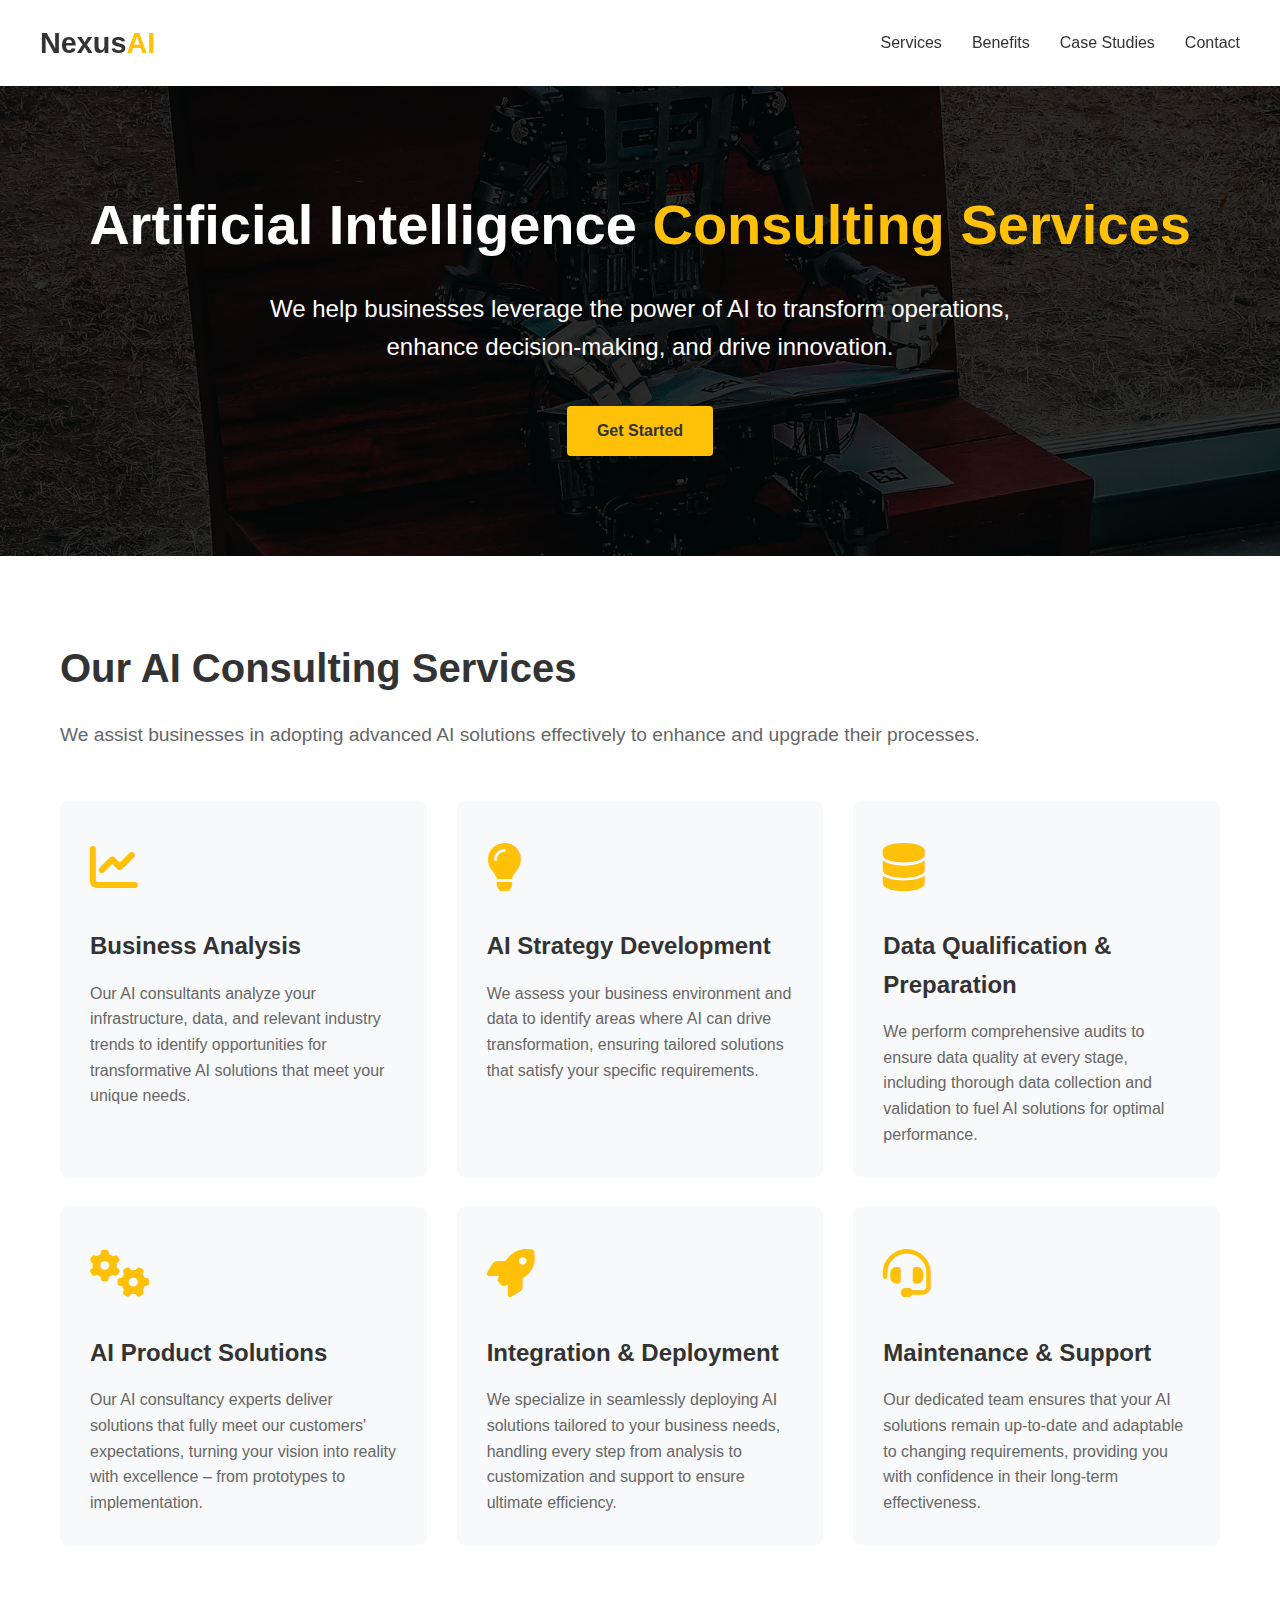
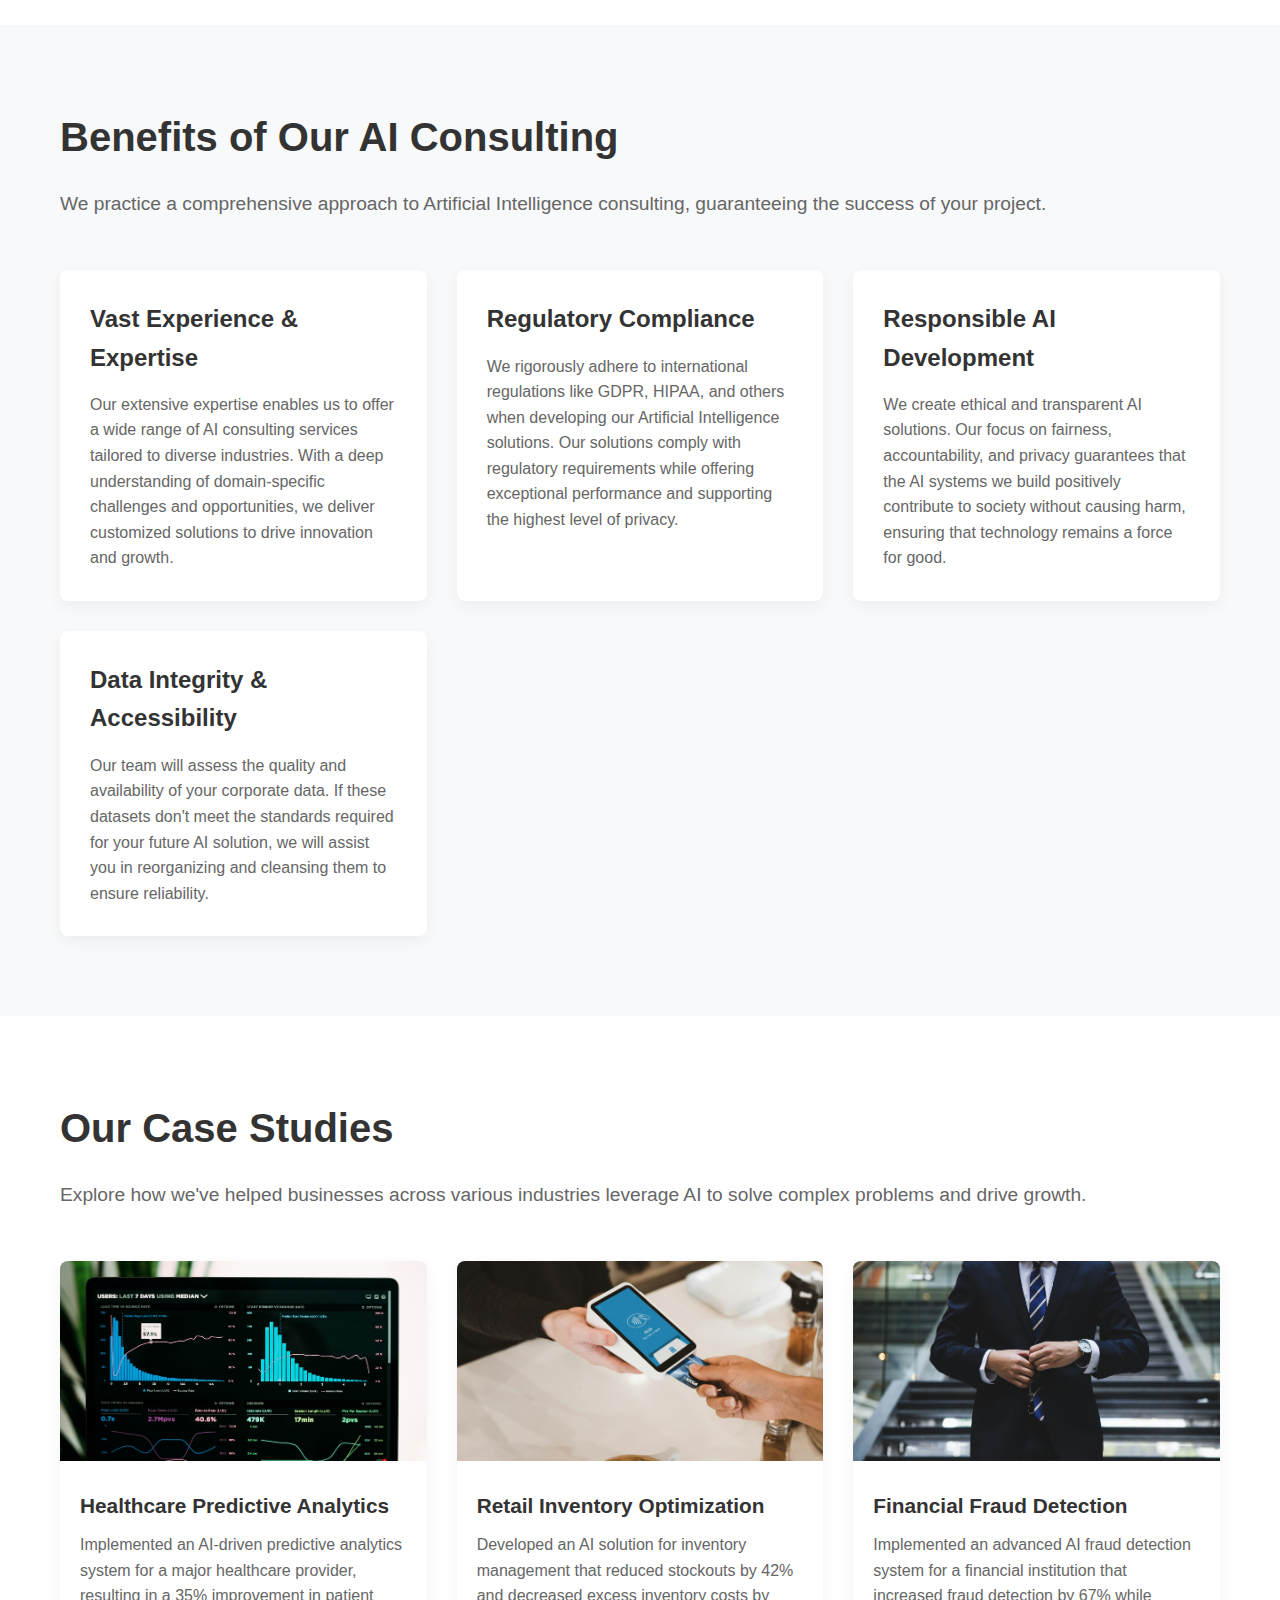
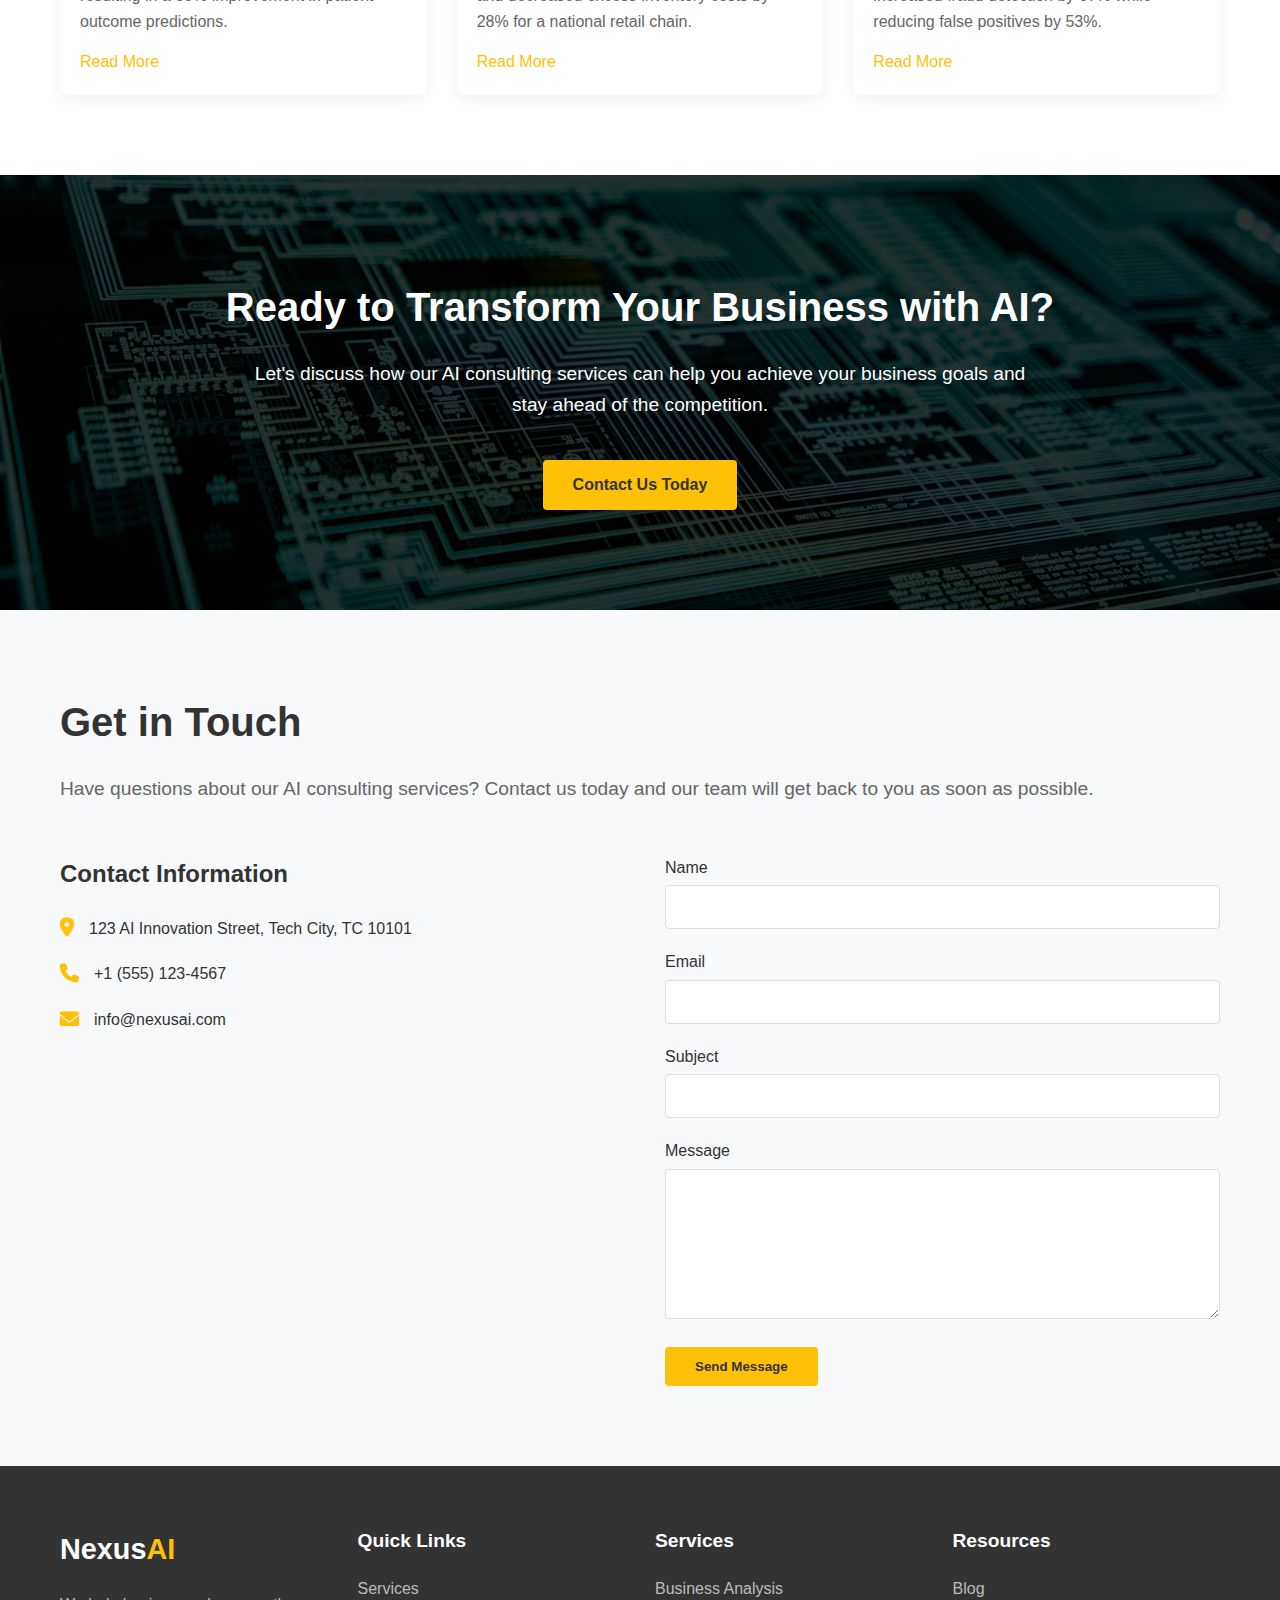
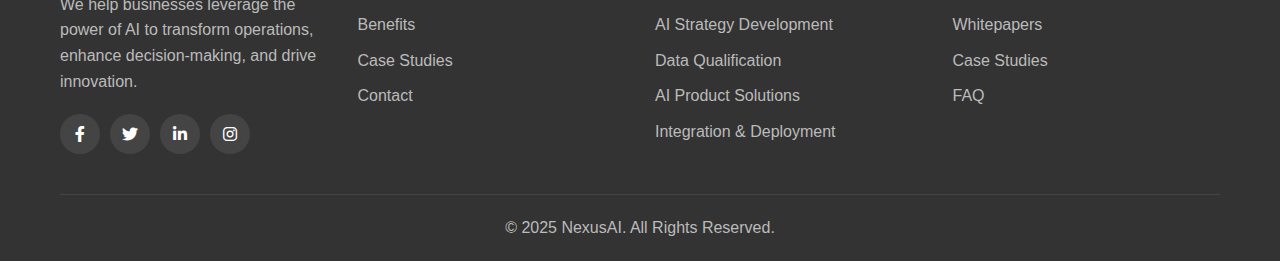
==== index.html @ 0bf454bc "V1" ====
<!DOCTYPE html>
<html lang="en">
<head>
    <meta charset="UTF-8">
    <meta name="viewport" content="width=device-width, initial-scale=1.0">
    <title>NexusAI - Artificial Intelligence Consulting Services</title>
    <link rel="stylesheet" href="css/styles.css">
    <!-- Font Awesome for Icons -->
    <link rel="stylesheet" href="https://cdnjs.cloudflare.com/ajax/libs/font-awesome/6.0.0/css/all.min.css">
</head>
<body>
    <!-- Header -->
    <header>
        <div class="container header-container">
            <a href="#" class="logo">Nexus<span>AI</span></a>
            <nav>
                <ul class="nav-menu">
                    <li class="nav-item"><a href="#services">Services</a></li>
                    <li class="nav-item"><a href="#benefits">Benefits</a></li>
                    <li class="nav-item"><a href="#case-studies">Case Studies</a></li>
                    <li class="nav-item"><a href="#contact">Contact</a></li>
                </ul>
                <div class="mobile-menu-btn">
                    <div></div>
                    <div></div>
                    <div></div>
                </div>
            </nav>
        </div>
    </header>

    <!-- Hero Section -->
    <section class="hero">
        <div class="container">
            <h1 class="hero-title animate">Artificial Intelligence <span>Consulting Services</span></h1>
            <p class="hero-subtitle animate delay-1">We help businesses leverage the power of AI to transform operations, enhance decision-making, and drive innovation.</p>
            <a href="#contact" class="btn animate delay-2">Get Started</a>
        </div>
    </section>

    <!-- Services Section -->
    <section id="services" class="services">
        <div class="container">
            <h2 class="section-title">Our AI Consulting Services</h2>
            <p class="section-subtitle">We assist businesses in adopting advanced AI solutions effectively to enhance and upgrade their processes.</p>
            
            <div class="services-grid">
                <div class="service-card">
                    <div class="service-icon">
                        <i class="fas fa-chart-line"></i>
                    </div>
                    <h3 class="service-title">Business Analysis</h3>
                    <p class="service-description">Our AI consultants analyze your infrastructure, data, and relevant industry trends to identify opportunities for transformative AI solutions that meet your unique needs.</p>
                </div>
                
                <div class="service-card">
                    <div class="service-icon">
                        <i class="fas fa-lightbulb"></i>
                    </div>
                    <h3 class="service-title">AI Strategy Development</h3>
                    <p class="service-description">We assess your business environment and data to identify areas where AI can drive transformation, ensuring tailored solutions that satisfy your specific requirements.</p>
                </div>
                
                <div class="service-card">
                    <div class="service-icon">
                        <i class="fas fa-database"></i>
                    </div>
                    <h3 class="service-title">Data Qualification & Preparation</h3>
                    <p class="service-description">We perform comprehensive audits to ensure data quality at every stage, including thorough data collection and validation to fuel AI solutions for optimal performance.</p>
                </div>
                
                <div class="service-card">
                    <div class="service-icon">
                        <i class="fas fa-cogs"></i>
                    </div>
                    <h3 class="service-title">AI Product Solutions</h3>
                    <p class="service-description">Our AI consultancy experts deliver solutions that fully meet our customers' expectations, turning your vision into reality with excellence – from prototypes to implementation.</p>
                </div>
                
                <div class="service-card">
                    <div class="service-icon">
                        <i class="fas fa-rocket"></i>
                    </div>
                    <h3 class="service-title">Integration & Deployment</h3>
                    <p class="service-description">We specialize in seamlessly deploying AI solutions tailored to your business needs, handling every step from analysis to customization and support to ensure ultimate efficiency.</p>
                </div>
                
                <div class="service-card">
                    <div class="service-icon">
                        <i class="fas fa-headset"></i>
                    </div>
                    <h3 class="service-title">Maintenance & Support</h3>
                    <p class="service-description">Our dedicated team ensures that your AI solutions remain up-to-date and adaptable to changing requirements, providing you with confidence in their long-term effectiveness.</p>
                </div>
            </div>
        </div>
    </section>

    <!-- Benefits Section -->
    <section id="benefits" class="benefits">
        <div class="container">
            <h2 class="section-title">Benefits of Our AI Consulting</h2>
            <p class="section-subtitle">We practice a comprehensive approach to Artificial Intelligence consulting, guaranteeing the success of your project.</p>
            
            <div class="benefits-grid">
                <div class="benefit-card">
                    <h3 class="benefit-title">Vast Experience & Expertise</h3>
                    <p class="benefit-description">Our extensive expertise enables us to offer a wide range of AI consulting services tailored to diverse industries. With a deep understanding of domain-specific challenges and opportunities, we deliver customized solutions to drive innovation and growth.</p>
                </div>
                
                <div class="benefit-card">
                    <h3 class="benefit-title">Regulatory Compliance</h3>
                    <p class="benefit-description">We rigorously adhere to international regulations like GDPR, HIPAA, and others when developing our Artificial Intelligence solutions. Our solutions comply with regulatory requirements while offering exceptional performance and supporting the highest level of privacy.</p>
                </div>
                
                <div class="benefit-card">
                    <h3 class="benefit-title">Responsible AI Development</h3>
                    <p class="benefit-description">We create ethical and transparent AI solutions. Our focus on fairness, accountability, and privacy guarantees that the AI systems we build positively contribute to society without causing harm, ensuring that technology remains a force for good.</p>
                </div>
                
                <div class="benefit-card">
                    <h3 class="benefit-title">Data Integrity & Accessibility</h3>
                    <p class="benefit-description">Our team will assess the quality and availability of your corporate data. If these datasets don't meet the standards required for your future AI solution, we will assist you in reorganizing and cleansing them to ensure reliability.</p>
                </div>
            </div>
        </div>
    </section>

    <!-- Case Studies Section -->
    <section id="case-studies" class="case-studies">
        <div class="container">
            <h2 class="section-title">Our Case Studies</h2>
            <p class="section-subtitle">Explore how we've helped businesses across various industries leverage AI to solve complex problems and drive growth.</p>
            
            <div class="case-studies-grid">
                <div class="case-study-card">
                    <img src="images/case1.jpg" alt="Healthcare AI" class="case-study-img">
                    <div class="case-study-content">
                        <h3 class="case-study-title">Healthcare Predictive Analytics</h3>
                        <p class="case-study-description">Implemented an AI-driven predictive analytics system for a major healthcare provider, resulting in a 35% improvement in patient outcome predictions.</p>
                        <a href="#" class="case-study-link">Read More</a>
                    </div>
                </div>
                
                <div class="case-study-card">
                    <img src="images/case2.jpg" alt="Retail AI" class="case-study-img">
                    <div class="case-study-content">
                        <h3 class="case-study-title">Retail Inventory Optimization</h3>
                        <p class="case-study-description">Developed an AI solution for inventory management that reduced stockouts by 42% and decreased excess inventory costs by 28% for a national retail chain.</p>
                        <a href="#" class="case-study-link">Read More</a>
                    </div>
                </div>
                
                <div class="case-study-card">
                    <img src="images/case3.jpg" alt="Financial AI" class="case-study-img">
                    <div class="case-study-content">
                        <h3 class="case-study-title">Financial Fraud Detection</h3>
                        <p class="case-study-description">Implemented an advanced AI fraud detection system for a financial institution that increased fraud detection by 67% while reducing false positives by 53%.</p>
                        <a href="#" class="case-study-link">Read More</a>
                    </div>
                </div>
            </div>
        </div>
    </section>

    <!-- CTA Section -->
    <section class="cta">
        <div class="container">
            <h2 class="cta-title">Ready to Transform Your Business with AI?</h2>
            <p class="cta-subtitle">Let's discuss how our AI consulting services can help you achieve your business goals and stay ahead of the competition.</p>
            <a href="#contact" class="btn">Contact Us Today</a>
        </div>
    </section>

    <!-- Contact Section -->
    <section id="contact" class="contact">
        <div class="container">
            <h2 class="section-title">Get in Touch</h2>
            <p class="section-subtitle">Have questions about our AI consulting services? Contact us today and our team will get back to you as soon as possible.</p>
            
            <div class="contact-container">
                <div class="contact-info">
                    <h3>Contact Information</h3>
                    <div class="contact-details">
                        <div class="contact-item">
                            <div class="contact-icon">
                                <i class="fas fa-map-marker-alt"></i>
                            </div>
                            <p>123 AI Innovation Street, Tech City, TC 10101</p>
                        </div>
                        <div class="contact-item">
                            <div class="contact-icon">
                                <i class="fas fa-phone"></i>
                            </div>
                            <p>+1 (555) 123-4567</p>
                        </div>
                        <div class="contact-item">
                            <div class="contact-icon">
                                <i class="fas fa-envelope"></i>
                            </div>
                            <p>info@nexusai.com</p>
                        </div>
                    </div>
                </div>
                
                <div class="contact-form">
                    <form id="contactForm">
                        <div class="form-group">
                            <label for="name">Name</label>
                            <input type="text" id="name" name="name" required>
                        </div>
                        <div class="form-group">
                            <label for="email">Email</label>
                            <input type="email" id="email" name="email" required>
                        </div>
                        <div class="form-group">
                            <label for="subject">Subject</label>
                            <input type="text" id="subject" name="subject" required>
                        </div>
                        <div class="form-group">
                            <label for="message">Message</label>
                            <textarea id="message" name="message" required></textarea>
                        </div>
                        <button type="submit" class="btn">Send Message</button>
                    </form>
                </div>
            </div>
        </div>
    </section>

    <!-- Footer -->
    <footer>
        <div class="container">
            <div class="footer-container">
                <div class="footer-about">
                    <div class="footer-logo">Nexus<span>AI</span></div>
                    <p class="footer-description">We help businesses leverage the power of AI to transform operations, enhance decision-making, and drive innovation.</p>
                    <div class="footer-social">
                        <a href="#"><i class="fab fa-facebook-f"></i></a>
                        <a href="#"><i class="fab fa-twitter"></i></a>
                        <a href="#"><i class="fab fa-linkedin-in"></i></a>
                        <a href="#"><i class="fab fa-instagram"></i></a>
                    </div>
                </div>
                
                <div class="footer-links">
                    <h3 class="footer-title">Quick Links</h3>
                    <ul>
                        <li><a href="#services">Services</a></li>
                        <li><a href="#benefits">Benefits</a></li>
                        <li><a href="#case-studies">Case Studies</a></li>
                        <li><a href="#contact">Contact</a></li>
                    </ul>
                </div>
                
                <div class="footer-links">
                    <h3 class="footer-title">Services</h3>
                    <ul>
                        <li><a href="#">Business Analysis</a></li>
                        <li><a href="#">AI Strategy Development</a></li>
                        <li><a href="#">Data Qualification</a></li>
                        <li><a href="#">AI Product Solutions</a></li>
                        <li><a href="#">Integration & Deployment</a></li>
                    </ul>
                </div>
                
                <div class="footer-links">
                    <h3 class="footer-title">Resources</h3>
                    <ul>
                        <li><a href="#">Blog</a></li>
                        <li><a href="#">Whitepapers</a></li>
                        <li><a href="#">Case Studies</a></li>
                        <li><a href="#">FAQ</a></li>
                    </ul>
                </div>
            </div>
            
            <div class="footer-bottom">
                <p>&copy; 2025 NexusAI. All Rights Reserved.</p>
            </div>
        </div>
    </footer>

    <!-- JavaScript -->
    <script src="js/main.js"></script>
</body>
</html>
---- css/styles.css ----
/* Reset and Base Styles */
* {
    margin: 0;
    padding: 0;
    box-sizing: border-box;
    font-family: 'Segoe UI', Tahoma, Geneva, Verdana, sans-serif;
}

body {
    background-color: #f8f9fa;
    color: #333;
    line-height: 1.6;
}

a {
    text-decoration: none;
    color: inherit;
}

ul {
    list-style: none;
}

.container {
    width: 100%;
    max-width: 1200px;
    margin: 0 auto;
    padding: 0 20px;
}

.btn {
    display: inline-block;
    padding: 12px 30px;
    background-color: #ffc107;
    color: #333;
    border: none;
    border-radius: 4px;
    font-weight: 600;
    cursor: pointer;
    transition: all 0.3s ease;
}

.btn:hover {
    background-color: #e0a800;
    transform: translateY(-2px);
}

section {
    padding: 80px 0;
}

.section-title {
    font-size: 2.5rem;
    margin-bottom: 20px;
    font-weight: 700;
}

.section-subtitle {
    font-size: 1.2rem;
    margin-bottom: 50px;
    color: #666;
}

/* Header Styles */
header {
    background-color: #fff;
    box-shadow: 0 2px 10px rgba(0, 0, 0, 0.1);
    position: fixed;
    width: 100%;
    top: 0;
    z-index: 1000;
}

.header-container {
    display: flex;
    justify-content: space-between;
    align-items: center;
    padding: 20px 0;
}

.logo {
    font-size: 1.8rem;
    font-weight: 700;
    color: #333;
}

.logo span {
    color: #ffc107;
}

.nav-menu {
    display: flex;
}

.nav-item {
    margin-left: 30px;
    font-weight: 500;
}

.nav-item a {
    position: relative;
}

.nav-item a:after {
    content: '';
    position: absolute;
    width: 0;
    height: 2px;
    background: #ffc107;
    left: 0;
    bottom: -5px;
    transition: width 0.3s;
}

.nav-item a:hover:after {
    width: 100%;
}

.mobile-menu-btn {
    display: none;
    cursor: pointer;
}

.mobile-menu-btn div {
    width: 25px;
    height: 3px;
    background-color: #333;
    margin: 5px 0;
    transition: all 0.3s ease;
}

/* Hero Section */
.hero {
    background: linear-gradient(rgba(0, 0, 0, 0.8), rgba(0, 0, 0, 0.8)), url('../images/hero-bg.jpg');
    background-size: cover;
    background-position: center;
    color: #fff;
    padding: 180px 0 100px;
    text-align: center;
}

.hero-title {
    font-size: 3.5rem;
    margin-bottom: 20px;
    font-weight: 700;
}

.hero-title span {
    color: #ffc107;
}

.hero-subtitle {
    font-size: 1.5rem;
    margin-bottom: 40px;
    max-width: 800px;
    margin-left: auto;
    margin-right: auto;
}

/* Services Section */
.services {
    background-color: #fff;
}

.services-grid {
    display: grid;
    grid-template-columns: repeat(auto-fit, minmax(300px, 1fr));
    gap: 30px;
    margin-top: 50px;
}

.service-card {
    background-color: #f8f9fa;
    border-radius: 8px;
    padding: 30px;
    transition: all 0.3s ease;
    height: 100%;
}

.service-card:hover {
    transform: translateY(-10px);
    box-shadow: 0 10px 30px rgba(0, 0, 0, 0.1);
}

.service-icon {
    font-size: 3rem;
    color: #ffc107;
    margin-bottom: 20px;
}

.service-title {
    font-size: 1.5rem;
    margin-bottom: 15px;
    font-weight: 600;
}

.service-description {
    color: #666;
}

/* Benefits Section */
.benefits {
    background-color: #f8f9fa;
}

.benefits-grid {
    display: grid;
    grid-template-columns: repeat(auto-fit, minmax(300px, 1fr));
    gap: 30px;
}

.benefit-card {
    background-color: #fff;
    border-radius: 8px;
    padding: 30px;
    box-shadow: 0 5px 15px rgba(0, 0, 0, 0.05);
    transition: all 0.3s ease;
    height: 100%;
}

.benefit-card:hover {
    transform: translateY(-5px);
    box-shadow: 0 10px 30px rgba(0, 0, 0, 0.1);
}

.benefit-title {
    font-size: 1.5rem;
    margin-bottom: 15px;
    font-weight: 600;
    color: #333;
}

.benefit-description {
    color: #666;
}

/* Case Studies Section */
.case-studies {
    background-color: #fff;
}

.case-studies-grid {
    display: grid;
    grid-template-columns: repeat(auto-fit, minmax(300px, 1fr));
    gap: 30px;
}

.case-study-card {
    border-radius: 8px;
    overflow: hidden;
    box-shadow: 0 5px 15px rgba(0, 0, 0, 0.05);
    transition: all 0.3s ease;
}

.case-study-card:hover {
    transform: translateY(-5px);
    box-shadow: 0 10px 30px rgba(0, 0, 0, 0.1);
}

.case-study-img {
    width: 100%;
    height: 200px;
    object-fit: cover;
}

.case-study-content {
    padding: 20px;
}

.case-study-title {
    font-size: 1.3rem;
    margin-bottom: 10px;
    font-weight: 600;
}

.case-study-description {
    color: #666;
    margin-bottom: 15px;
}

.case-study-link {
    color: #ffc107;
    font-weight: 500;
    display: inline-block;
}

.case-study-link:hover {
    text-decoration: underline;
}

/* CTA Section */
.cta {
    background: linear-gradient(rgba(0, 0, 0, 0.8), rgba(0, 0, 0, 0.8)), url('../images/cta-bg.jpg');
    background-size: cover;
    background-position: center;
    color: #fff;
    text-align: center;
    padding: 100px 0;
}

.cta-title {
    font-size: 2.5rem;
    margin-bottom: 20px;
    font-weight: 700;
}

.cta-subtitle {
    font-size: 1.2rem;
    margin-bottom: 40px;
    max-width: 800px;
    margin-left: auto;
    margin-right: auto;
}

/* Contact Section */
.contact {
    background-color: #f8f9fa;
}

.contact-container {
    display: grid;
    grid-template-columns: repeat(auto-fit, minmax(300px, 1fr));
    gap: 50px;
}

.contact-info h3 {
    font-size: 1.5rem;
    margin-bottom: 20px;
}

.contact-details {
    margin-bottom: 30px;
}

.contact-item {
    display: flex;
    align-items: center;
    margin-bottom: 15px;
}

.contact-icon {
    margin-right: 15px;
    font-size: 1.2rem;
    color: #ffc107;
}

.contact-form .form-group {
    margin-bottom: 20px;
}

.contact-form label {
    display: block;
    margin-bottom: 5px;
    font-weight: 500;
}

.contact-form input,
.contact-form textarea {
    width: 100%;
    padding: 12px;
    border: 1px solid #ddd;
    border-radius: 4px;
    font-size: 1rem;
}

.contact-form textarea {
    height: 150px;
    resize: vertical;
}

/* Footer */
footer {
    background-color: #333;
    color: #fff;
    padding: 60px 0 20px;
}

.footer-container {
    display: grid;
    grid-template-columns: repeat(auto-fit, minmax(200px, 1fr));
    gap: 30px;
    margin-bottom: 40px;
}

.footer-logo {
    font-size: 1.8rem;
    font-weight: 700;
    margin-bottom: 20px;
}

.footer-logo span {
    color: #ffc107;
}

.footer-description {
    color: #bbb;
    margin-bottom: 20px;
}

.footer-social {
    display: flex;
}

.footer-social a {
    display: flex;
    align-items: center;
    justify-content: center;
    width: 40px;
    height: 40px;
    background-color: #444;
    border-radius: 50%;
    margin-right: 10px;
    transition: all 0.3s ease;
}

.footer-social a:hover {
    background-color: #ffc107;
    color: #333;
}

.footer-title {
    font-size: 1.2rem;
    font-weight: 600;
    margin-bottom: 20px;
}

.footer-links li {
    margin-bottom: 10px;
}

.footer-links a {
    color: #bbb;
    transition: all 0.3s ease;
}

.footer-links a:hover {
    color: #ffc107;
    padding-left: 5px;
}

.footer-bottom {
    text-align: center;
    padding-top: 20px;
    border-top: 1px solid #444;
    color: #bbb;
}

/* Responsive Styles */
@media screen and (max-width: 768px) {
    .header-container {
        padding: 15px 0;
    }

    .nav-menu {
        position: fixed;
        top: 70px;
        right: -100%;
        background-color: #fff;
        width: 80%;
        height: calc(100vh - 70px);
        flex-direction: column;
        align-items: center;
        padding-top: 50px;
        transition: all 0.5s ease;
        box-shadow: -5px 0 15px rgba(0, 0, 0, 0.1);
    }

    .nav-menu.active {
        right: 0;
    }

    .nav-item {
        margin: 0 0 30px 0;
    }

    .mobile-menu-btn {
        display: block;
    }

    .mobile-menu-btn.active div:nth-child(1) {
        transform: rotate(-45deg) translate(-5px, 6px);
    }

    .mobile-menu-btn.active div:nth-child(2) {
        opacity: 0;
    }

    .mobile-menu-btn.active div:nth-child(3) {
        transform: rotate(45deg) translate(-5px, -6px);
    }

    .hero-title {
        font-size: 2.5rem;
    }

    .hero-subtitle {
        font-size: 1.2rem;
    }

    .section-title {
        font-size: 2rem;
    }

    .cta-title {
        font-size: 2rem;
    }
}

/* Animation Styles */
@keyframes fadeIn {
    from {
        opacity: 0;
        transform: translateY(20px);
    }
    to {
        opacity: 1;
        transform: translateY(0);
    }
}

.animate {
    animation: fadeIn 0.8s ease forwards;
}

.delay-1 {
    animation-delay: 0.2s;
}

.delay-2 {
    animation-delay: 0.4s;
}

.delay-3 {
    animation-delay: 0.6s;
}
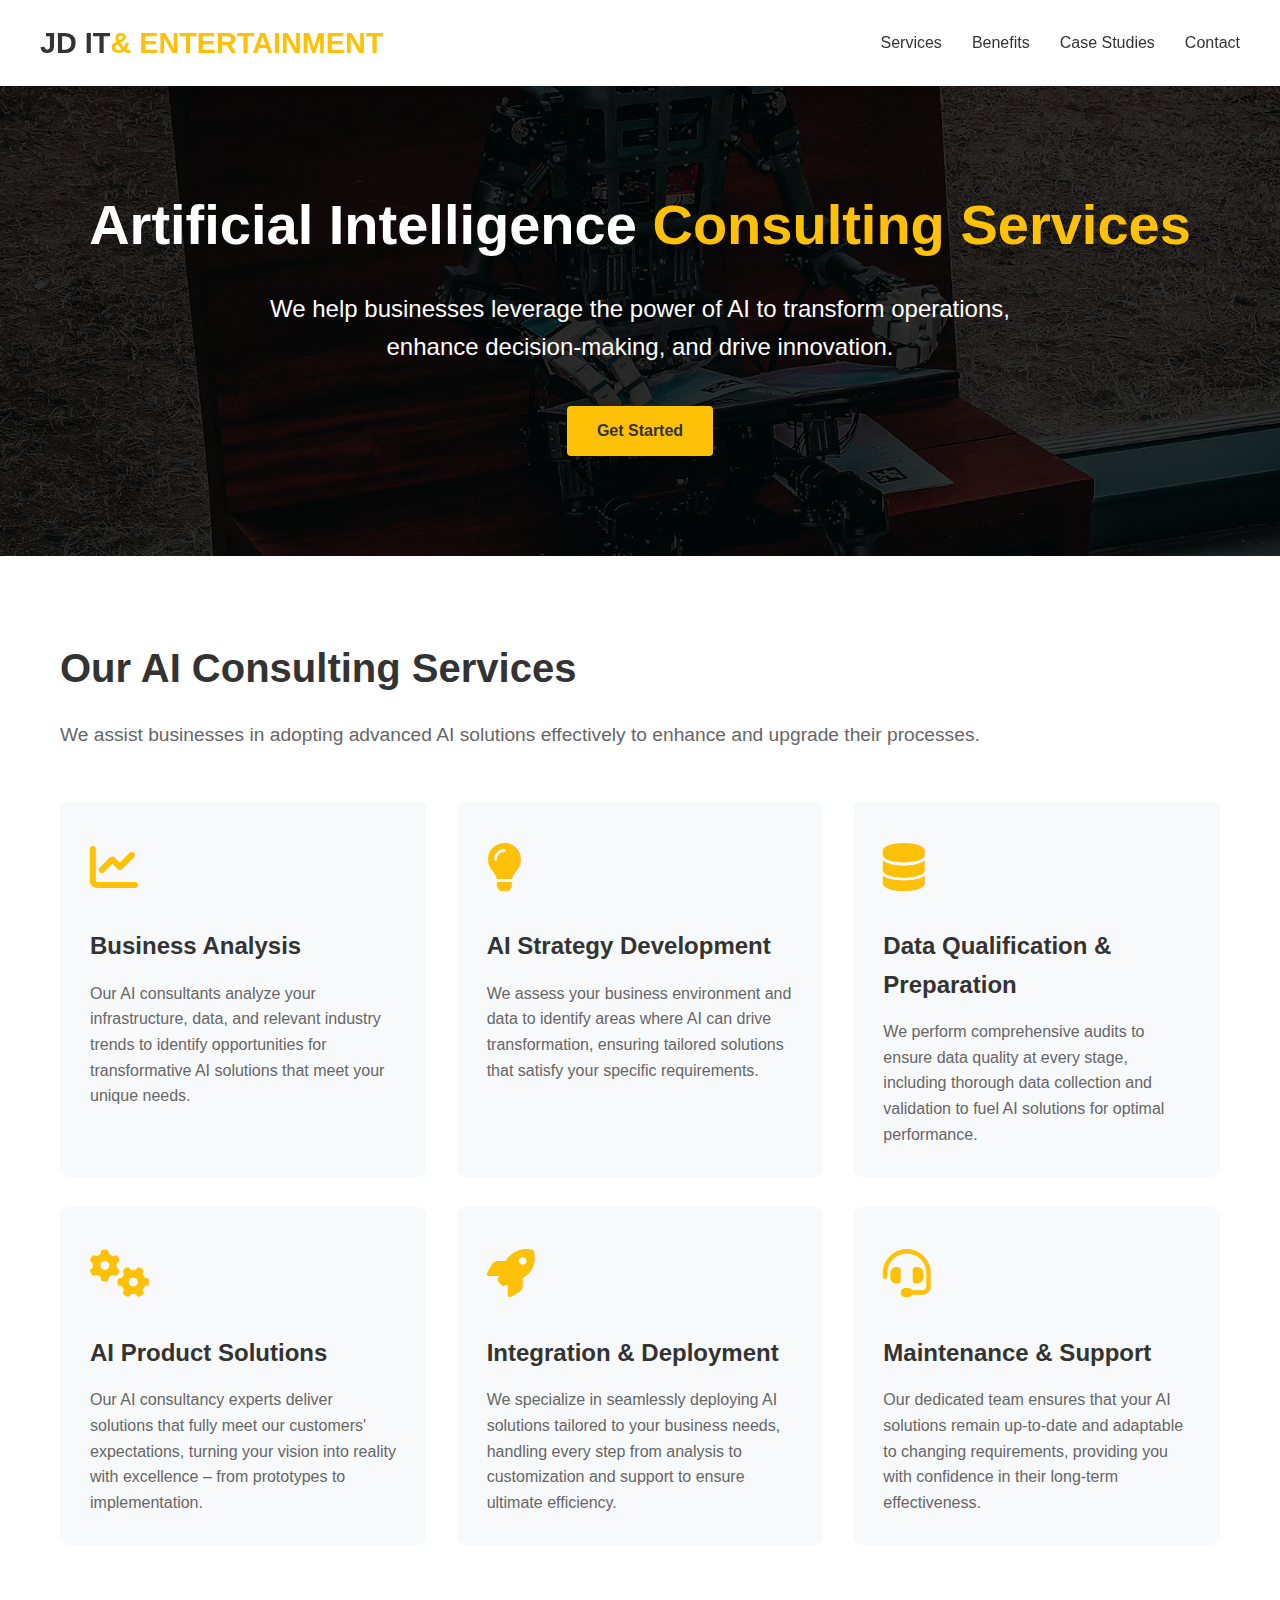
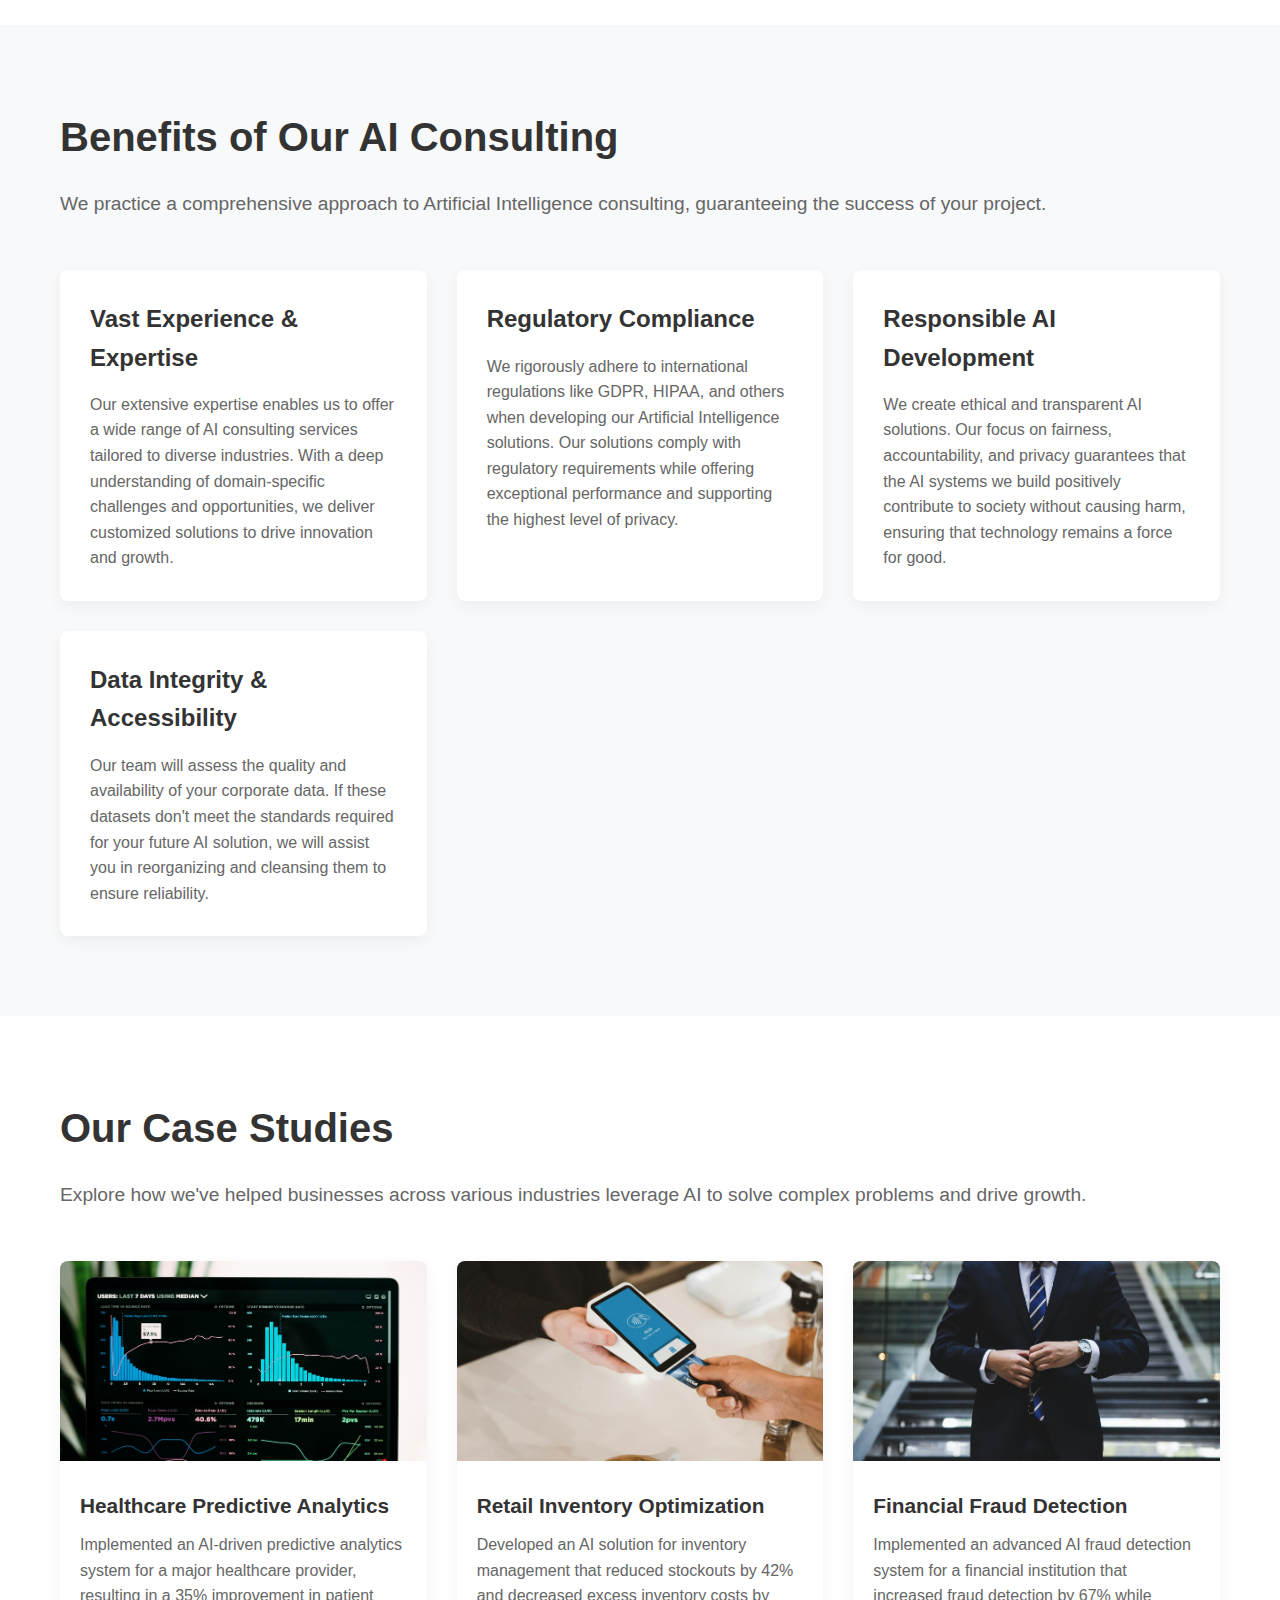
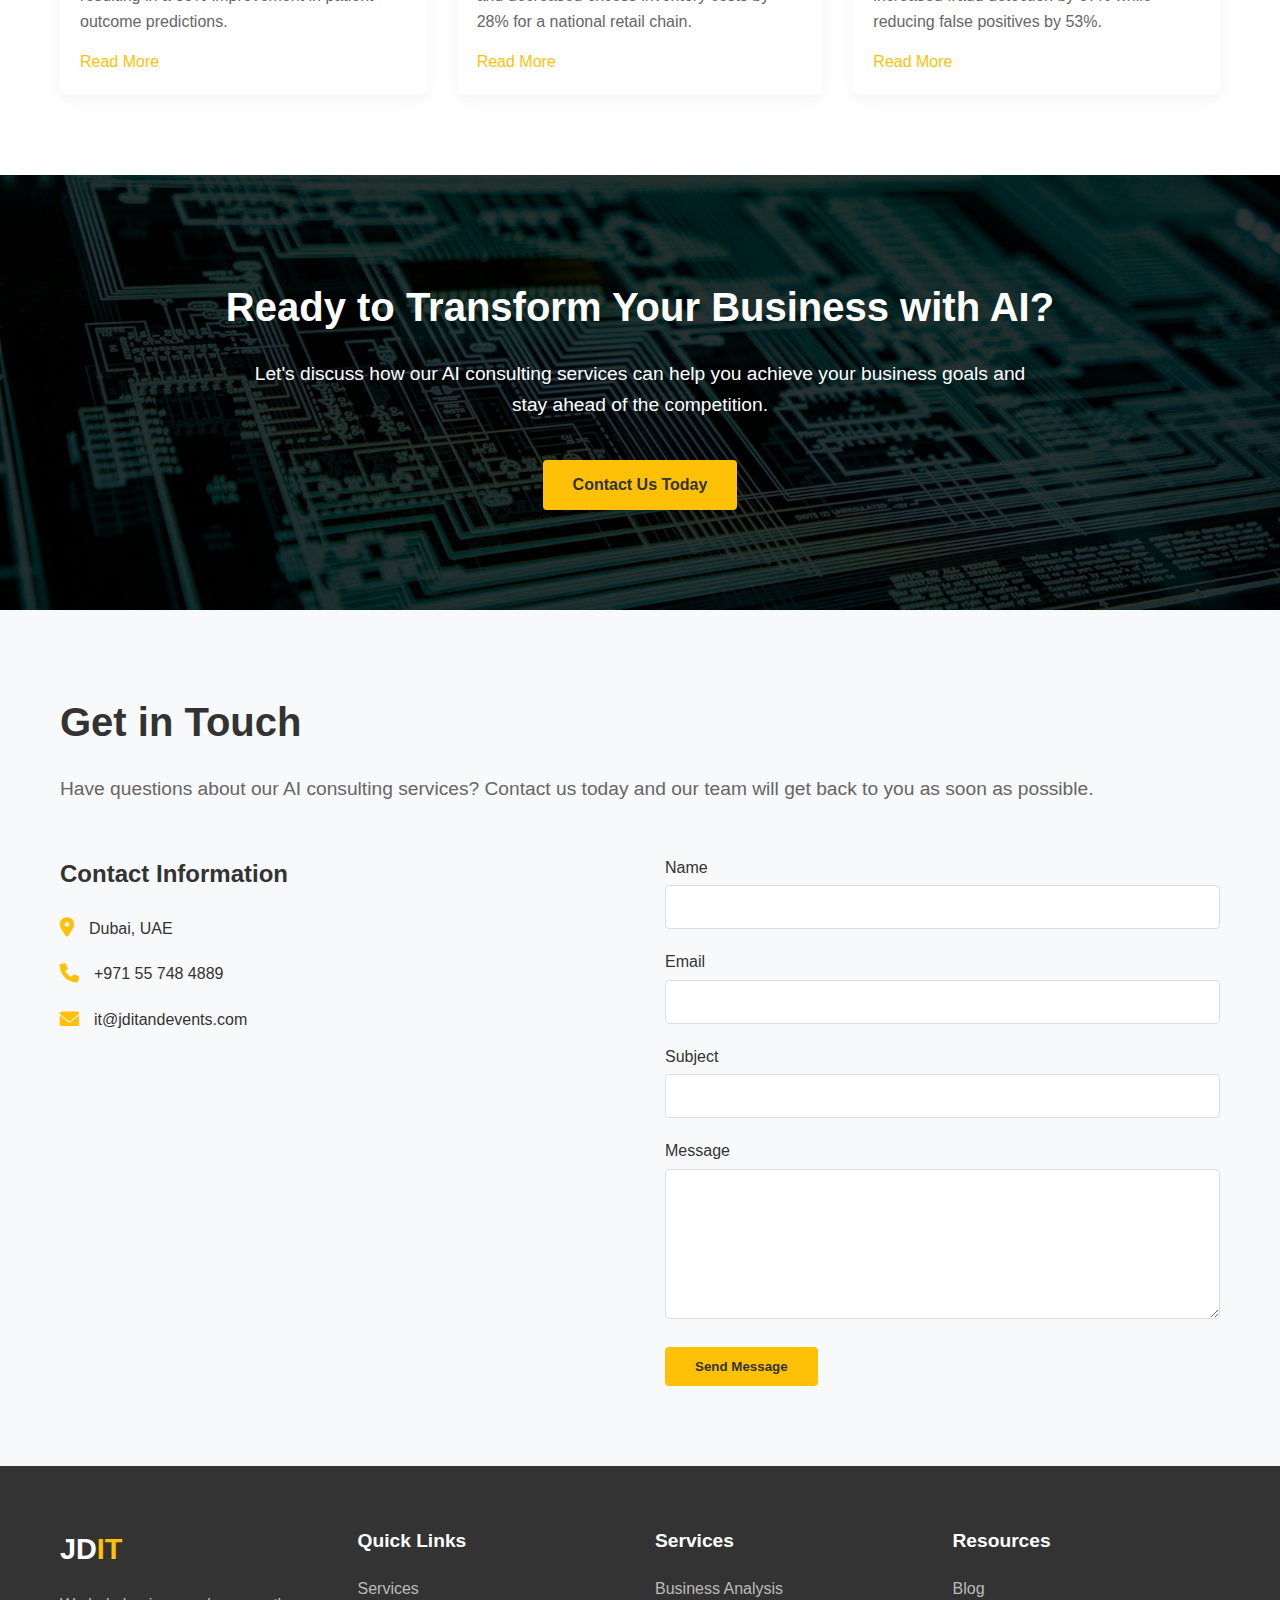
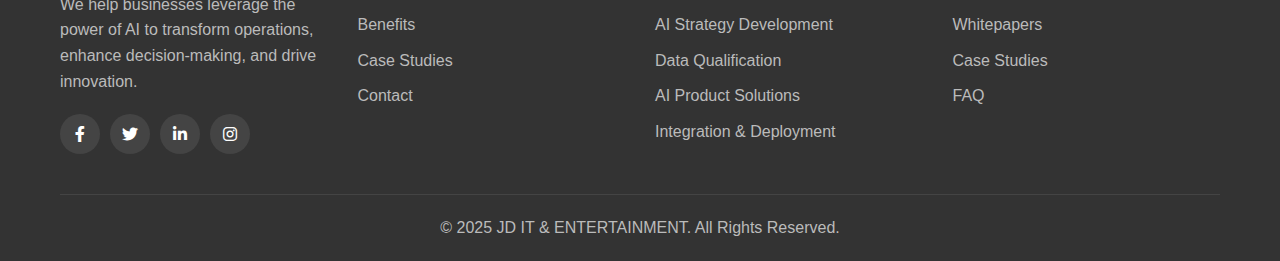
==== commit dbb2c7fe: "Organizacion de carpetas" ====
--- a/index.html
+++ b/index.html
@@ -3,7 +3,7 @@
 <head>
     <meta charset="UTF-8">
     <meta name="viewport" content="width=device-width, initial-scale=1.0">
-    <title>NexusAI - Artificial Intelligence Consulting Services</title>
+    <title>JD IT & ENTERTAINMENT - Artificial Intelligence Consulting Services</title>
     <link rel="stylesheet" href="css/styles.css">
     <!-- Font Awesome for Icons -->
     <link rel="stylesheet" href="https://cdnjs.cloudflare.com/ajax/libs/font-awesome/6.0.0/css/all.min.css">
@@ -12,7 +12,7 @@
     <!-- Header -->
     <header>
         <div class="container header-container">
-            <a href="#" class="logo">Nexus<span>AI</span></a>
+            <a href="#" class="logo">JD IT<span>& ENTERTAINMENT</span></a>
             <nav>
                 <ul class="nav-menu">
                     <li class="nav-item"><a href="#services">Services</a></li>
@@ -186,25 +186,25 @@
                             <div class="contact-icon">
                                 <i class="fas fa-map-marker-alt"></i>
                             </div>
-                            <p>123 AI Innovation Street, Tech City, TC 10101</p>
+                            <p>Dubai, UAE</p>
                         </div>
                         <div class="contact-item">
                             <div class="contact-icon">
                                 <i class="fas fa-phone"></i>
                             </div>
-                            <p>+1 (555) 123-4567</p>
+                            <p>+971 55 748 4889</p>
                         </div>
                         <div class="contact-item">
                             <div class="contact-icon">
                                 <i class="fas fa-envelope"></i>
                             </div>
-                            <p>info@nexusai.com</p>
+                            <p>it@jditandevents.com</p>
                         </div>
                     </div>
                 </div>
                 
                 <div class="contact-form">
-                    <form id="contactForm">
+                    <form id="contactForm" netlify>
                         <div class="form-group">
                             <label for="name">Name</label>
                             <input type="text" id="name" name="name" required>
@@ -233,7 +233,7 @@
         <div class="container">
             <div class="footer-container">
                 <div class="footer-about">
-                    <div class="footer-logo">Nexus<span>AI</span></div>
+                    <div class="footer-logo">JD<span>IT</span></div>
                     <p class="footer-description">We help businesses leverage the power of AI to transform operations, enhance decision-making, and drive innovation.</p>
                     <div class="footer-social">
                         <a href="#"><i class="fab fa-facebook-f"></i></a>
@@ -276,7 +276,7 @@
             </div>
             
             <div class="footer-bottom">
-                <p>&copy; 2025 NexusAI. All Rights Reserved.</p>
+                <p>&copy; 2025 JD IT & ENTERTAINMENT. All Rights Reserved.</p>
             </div>
         </div>
     </footer>
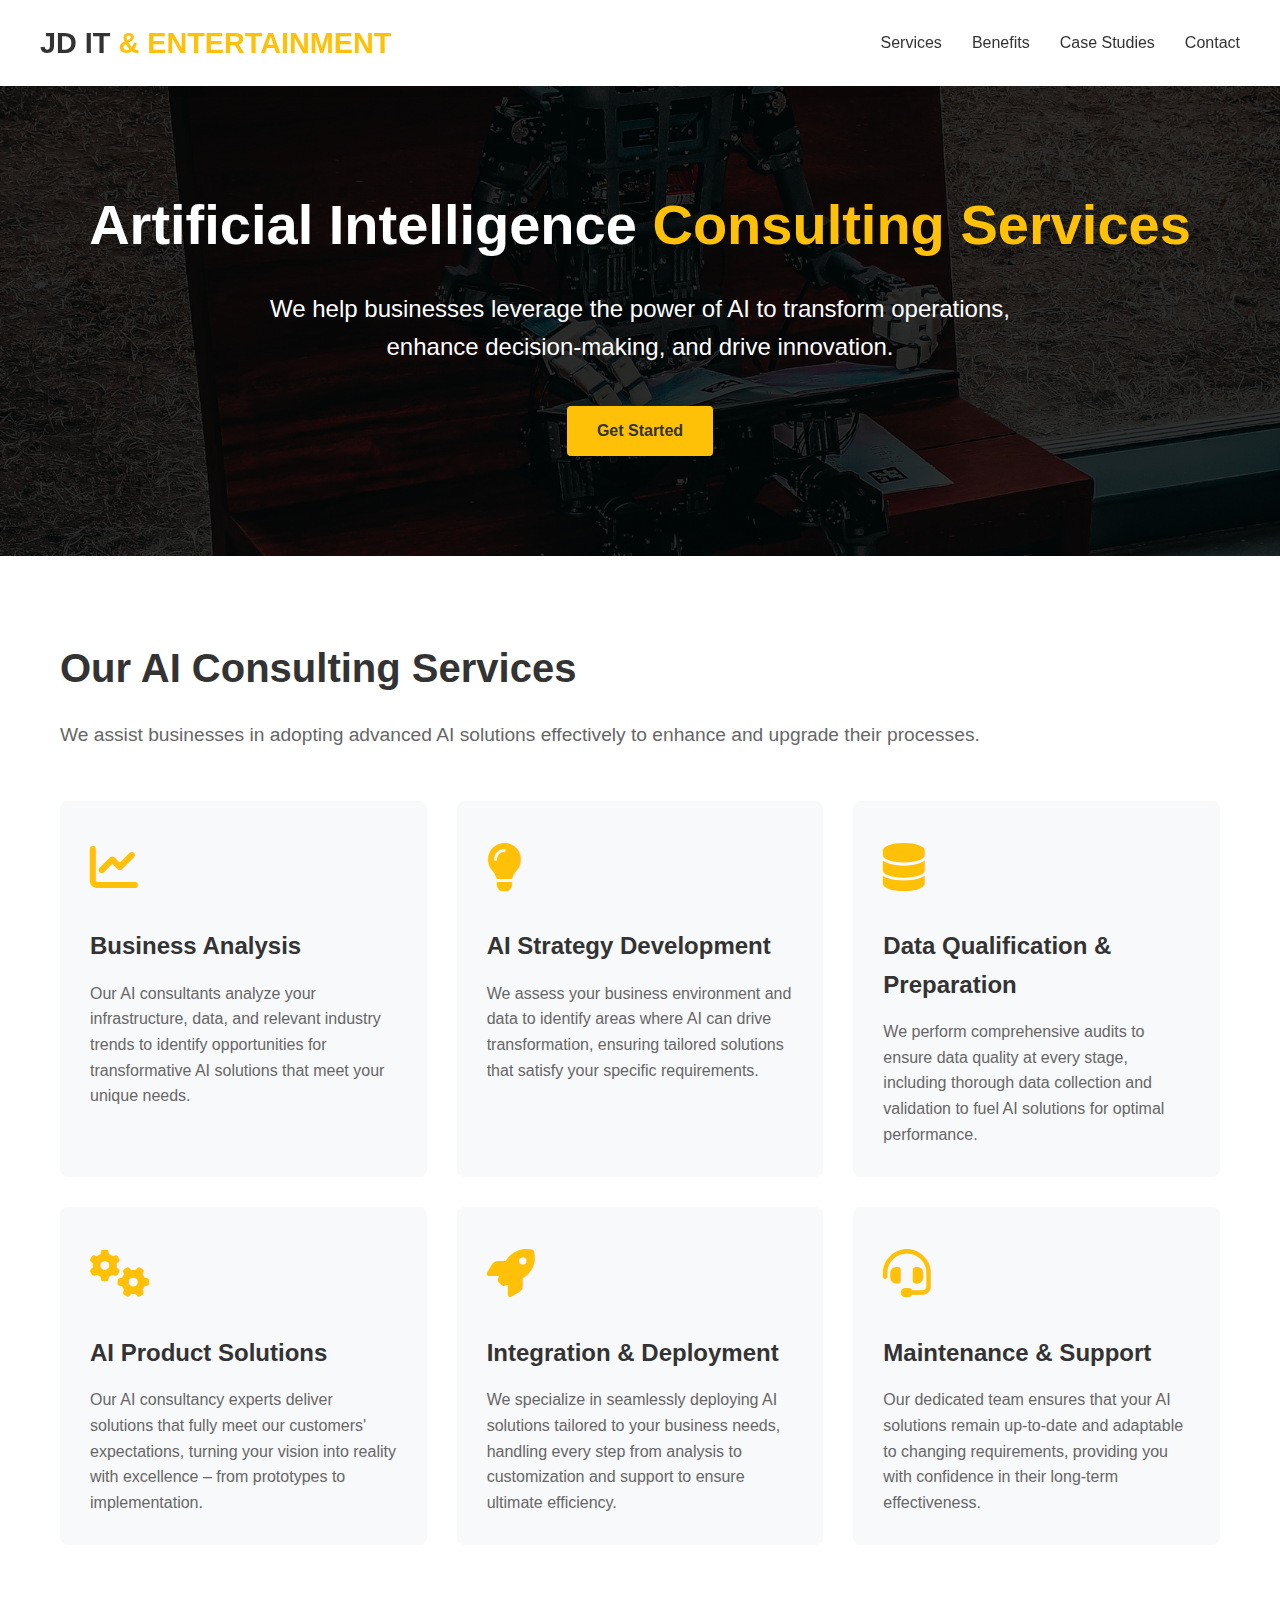
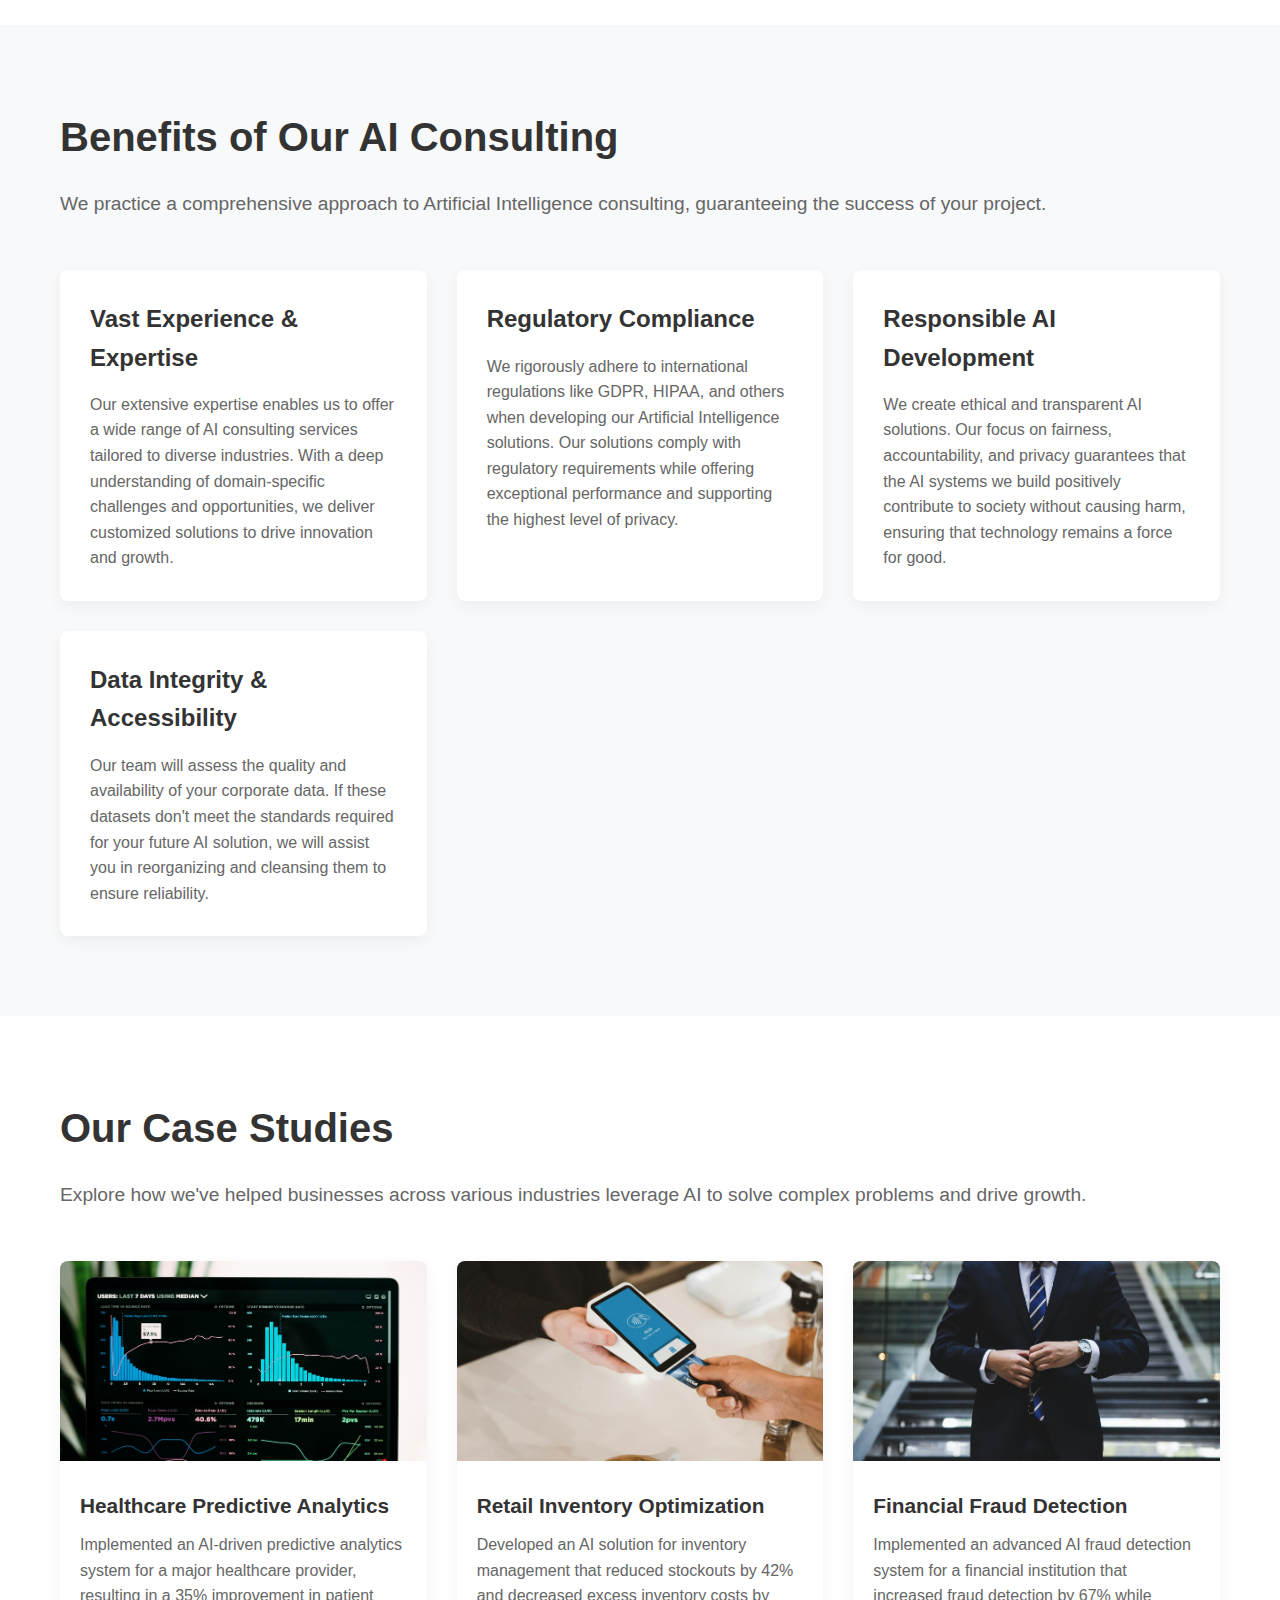
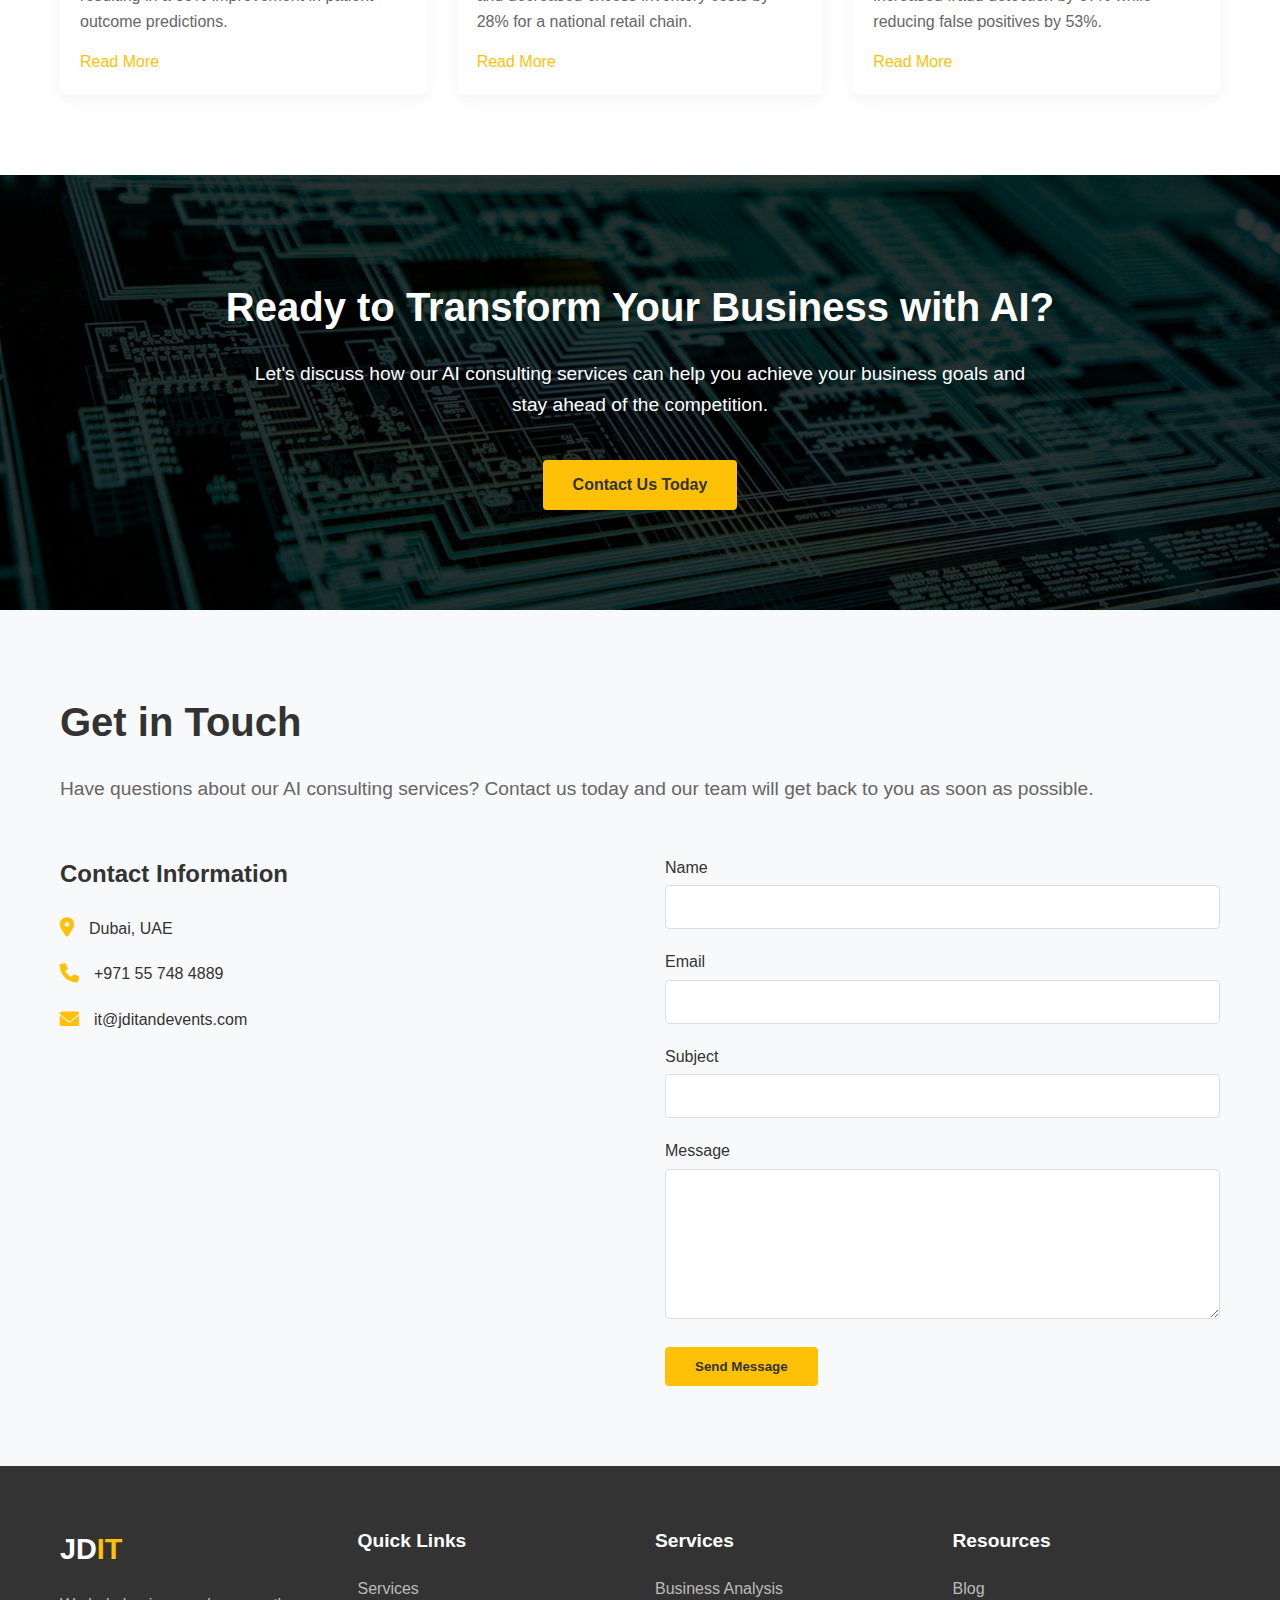
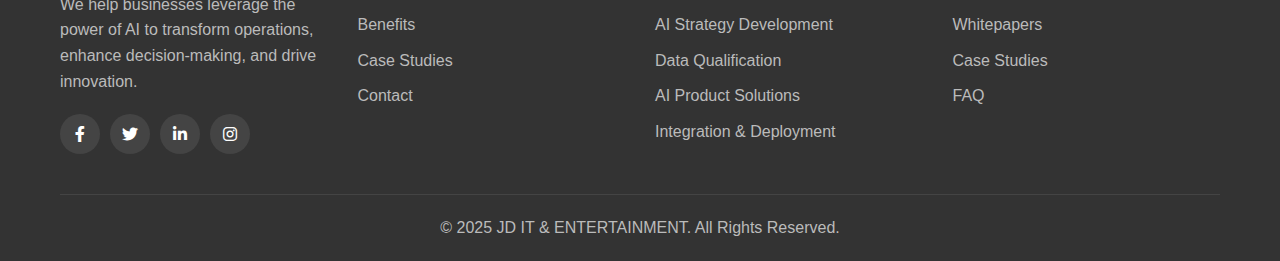
==== commit 7ec4565e: "Form captcha and title spacing fixing" ====
--- a/index.html
+++ b/index.html
@@ -12,7 +12,7 @@
     <!-- Header -->
     <header>
         <div class="container header-container">
-            <a href="#" class="logo">JD IT<span>& ENTERTAINMENT</span></a>
+            <a href="#" class="logo">JD IT<span> & ENTERTAINMENT</span></a>
             <nav>
                 <ul class="nav-menu">
                     <li class="nav-item"><a href="#services">Services</a></li>
@@ -204,7 +204,9 @@
                 </div>
                 
                 <div class="contact-form">
-                    <form id="contactForm" netlify>
+                    <form id="contactForm" netlify
+                    data-netlify-recaptcha="true"
+                    data-netlify="true">
                         <div class="form-group">
                             <label for="name">Name</label>
                             <input type="text" id="name" name="name" required>
@@ -221,6 +223,7 @@
                             <label for="message">Message</label>
                             <textarea id="message" name="message" required></textarea>
                         </div>
+                        <div data-netlify-recaptcha="true"></div>
                         <button type="submit" class="btn">Send Message</button>
                     </form>
                 </div>
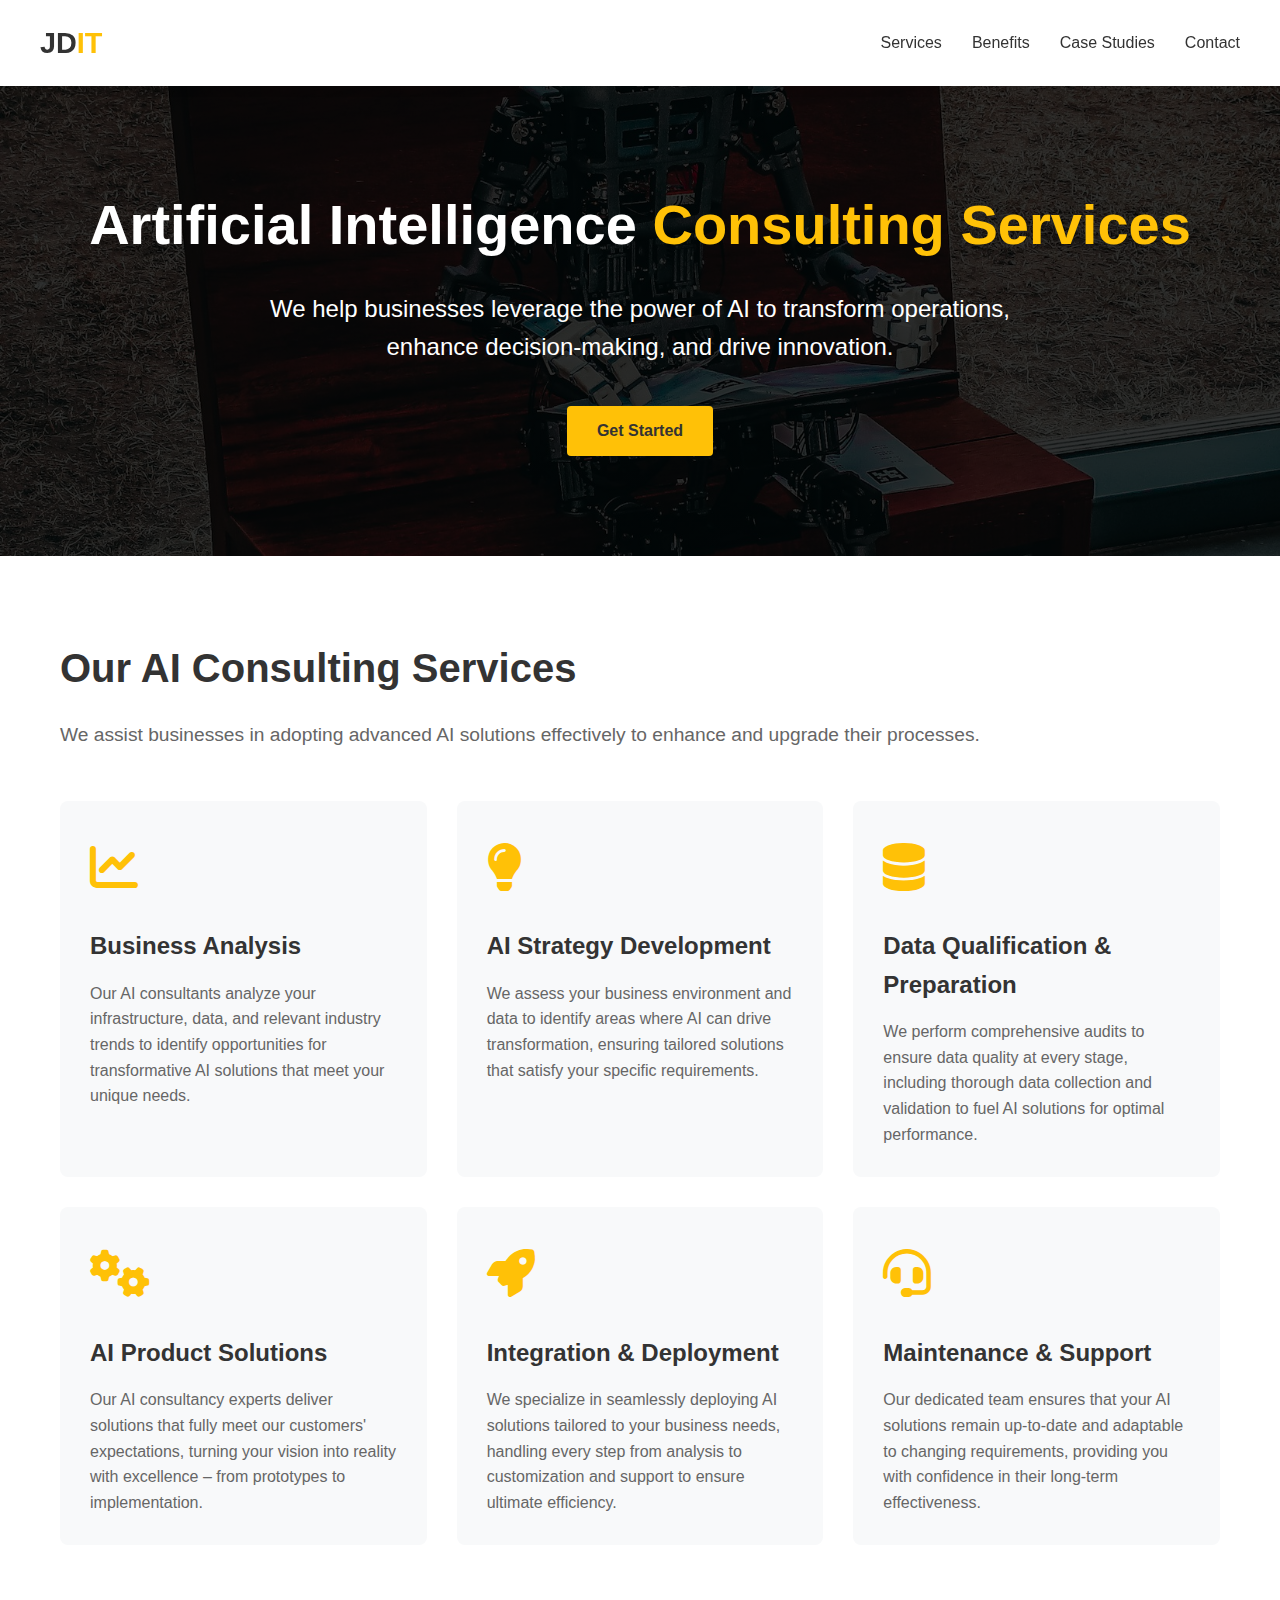
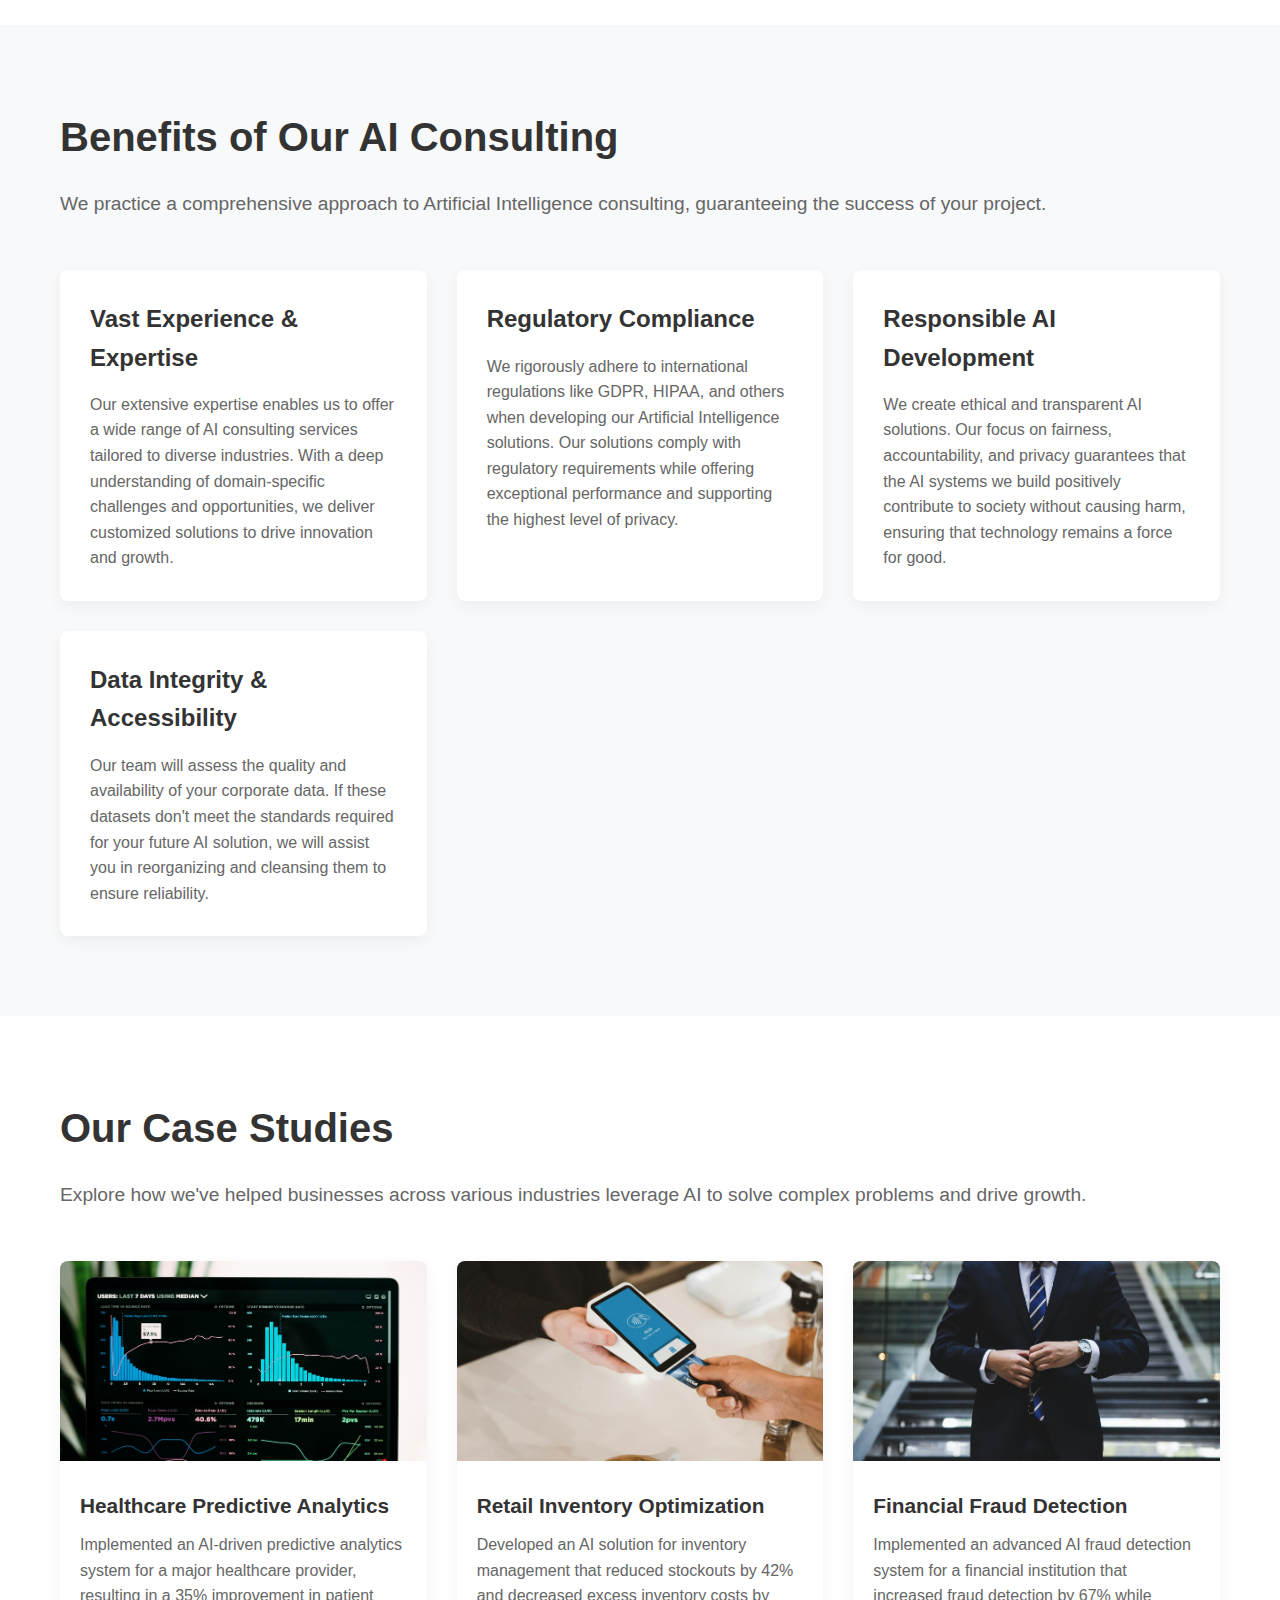
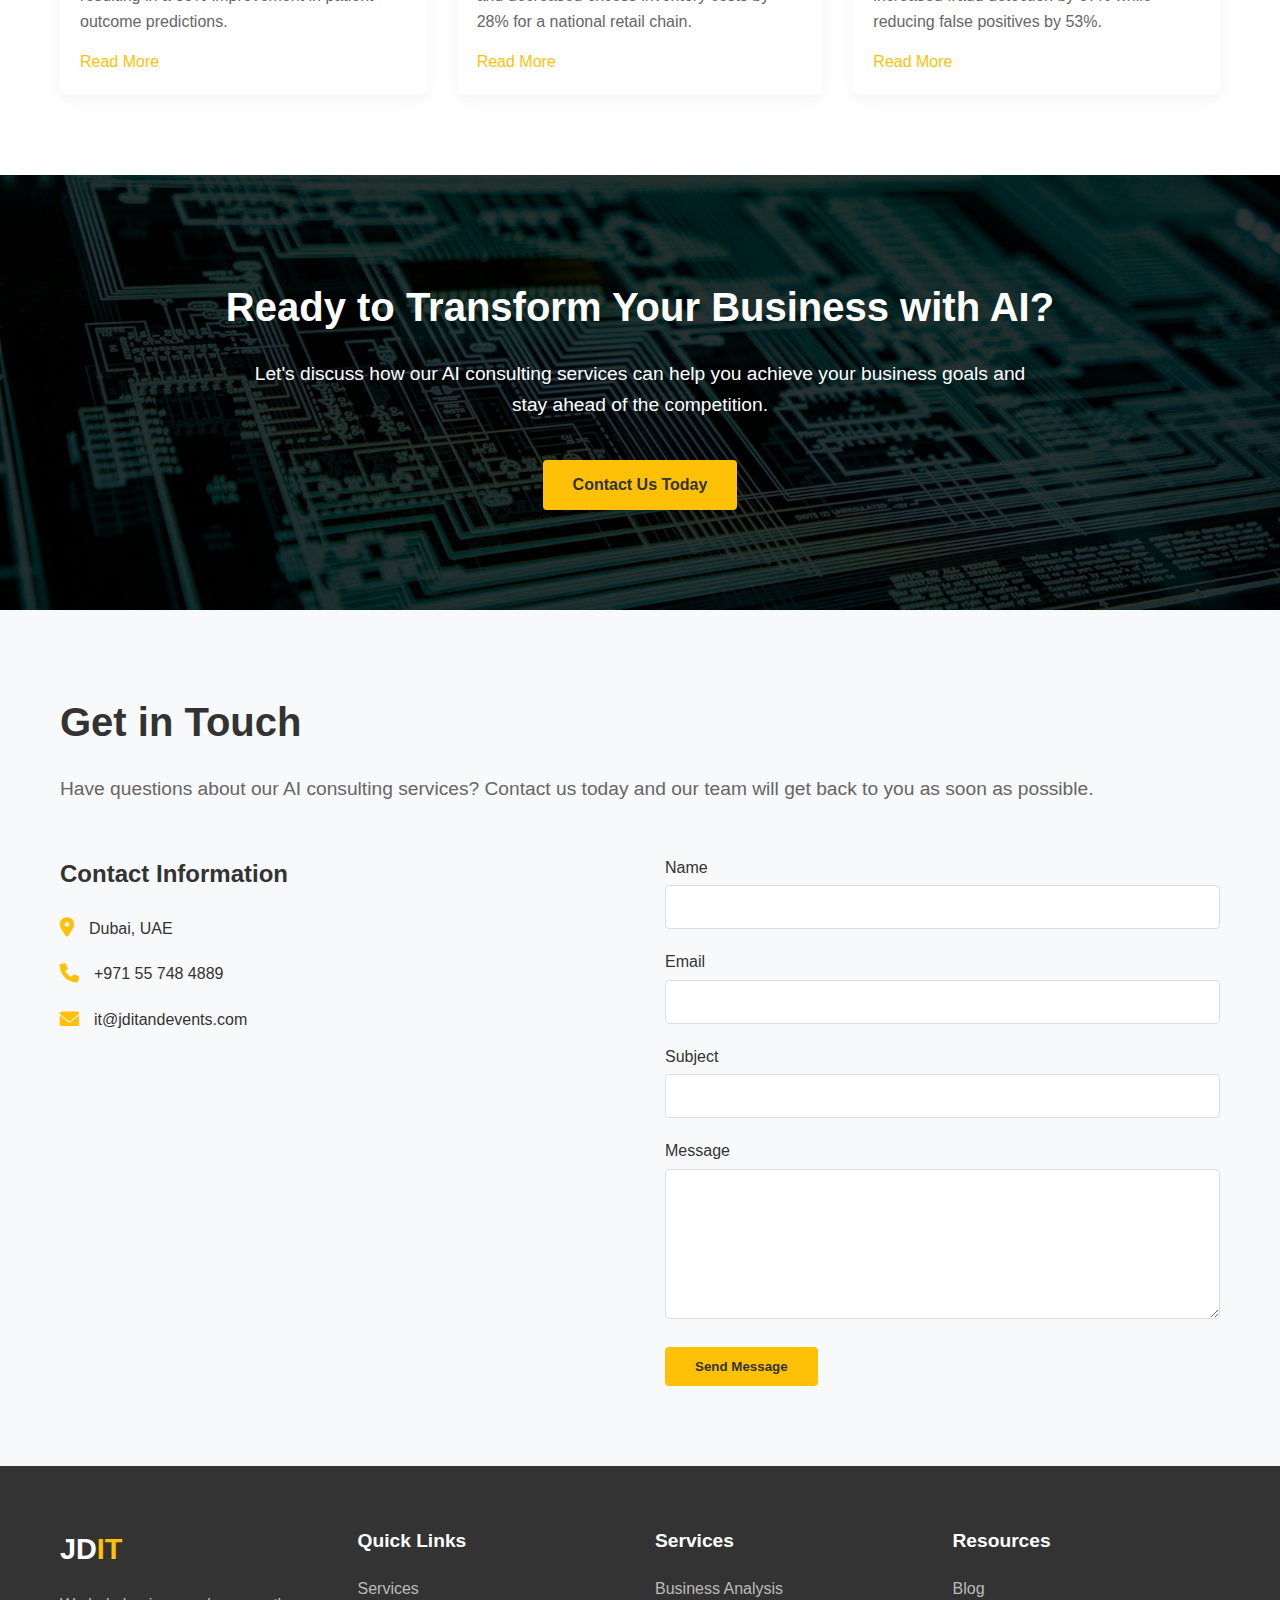
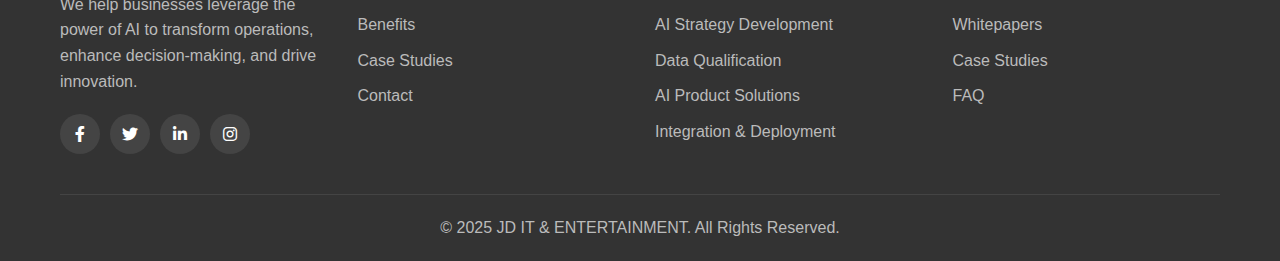
==== commit f0a4507d: "JD IT AT THE TOP" ====
--- a/index.html
+++ b/index.html
@@ -12,7 +12,7 @@
     <!-- Header -->
     <header>
         <div class="container header-container">
-            <a href="#" class="logo">JD IT<span> & ENTERTAINMENT</span></a>
+            <a href="#" class="logo">JD<span>IT</span></a>
             <nav>
                 <ul class="nav-menu">
                     <li class="nav-item"><a href="#services">Services</a></li>
@@ -204,9 +204,10 @@
                 </div>
                 
                 <div class="contact-form">
-                    <form id="contactForm" netlify
-                    data-netlify-recaptcha="true"
-                    data-netlify="true">
+                    <form name="contactForm" id="contactForm"
+                          method="POST"
+                          data-netlify="true"
+                          data-netlify-recaptcha="true">
                         <div class="form-group">
                             <label for="name">Name</label>
                             <input type="text" id="name" name="name" required>
@@ -224,6 +225,7 @@
                             <textarea id="message" name="message" required></textarea>
                         </div>
                         <div data-netlify-recaptcha="true"></div>
+                        <input type="hidden" name="form-name" value="contactForm" />
                         <button type="submit" class="btn">Send Message</button>
                     </form>
                 </div>
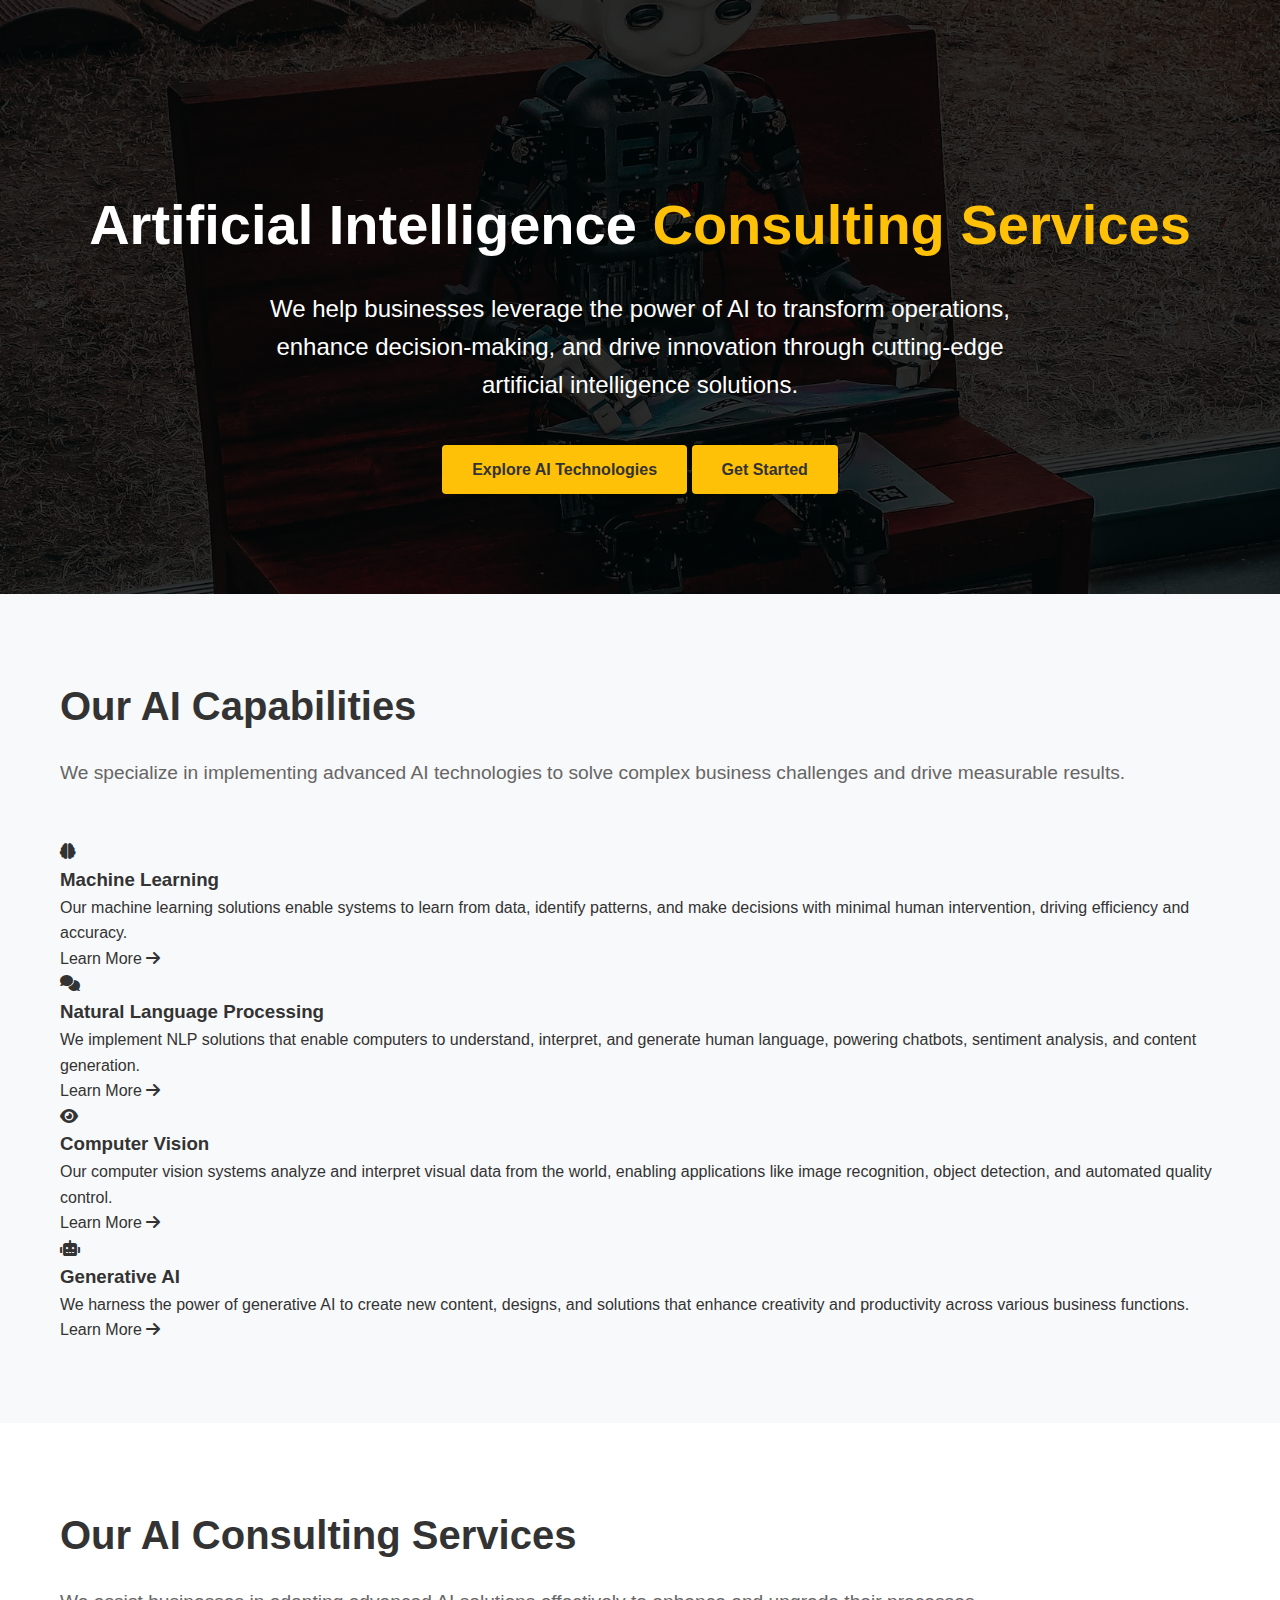
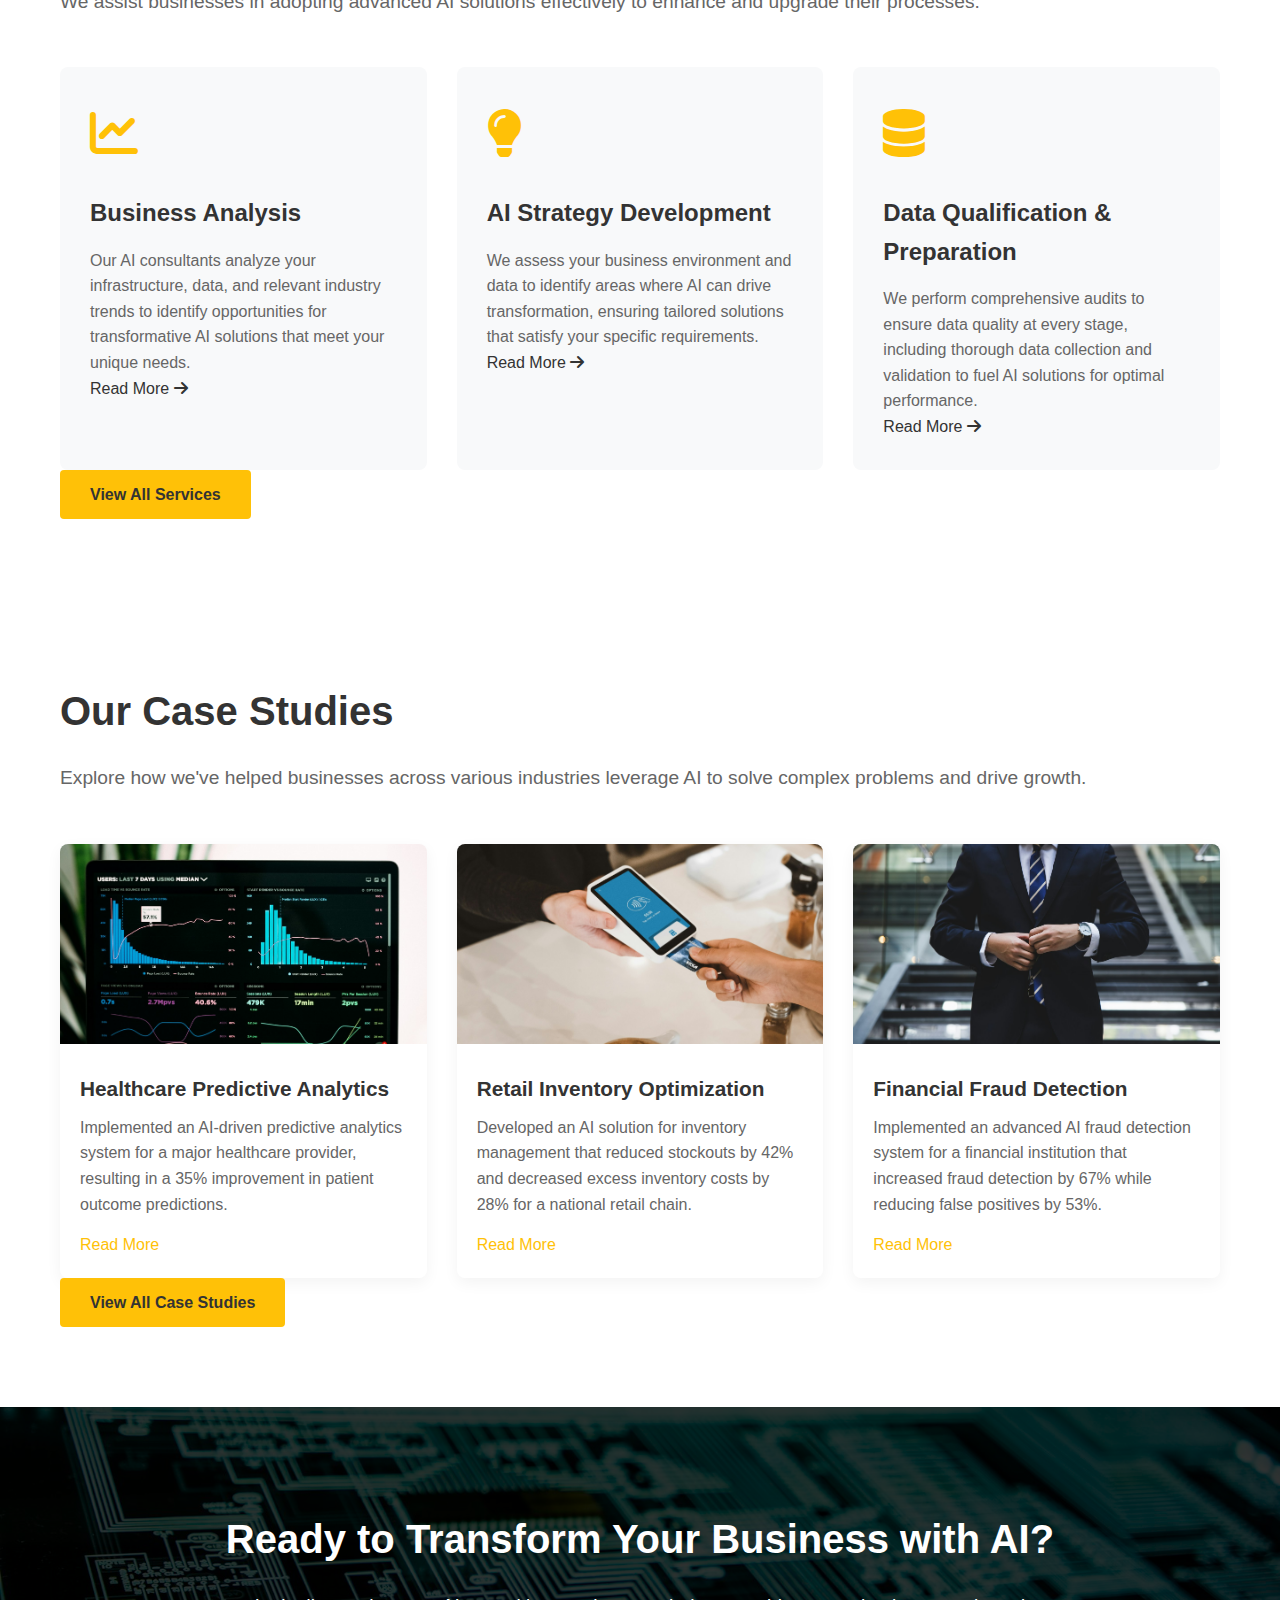
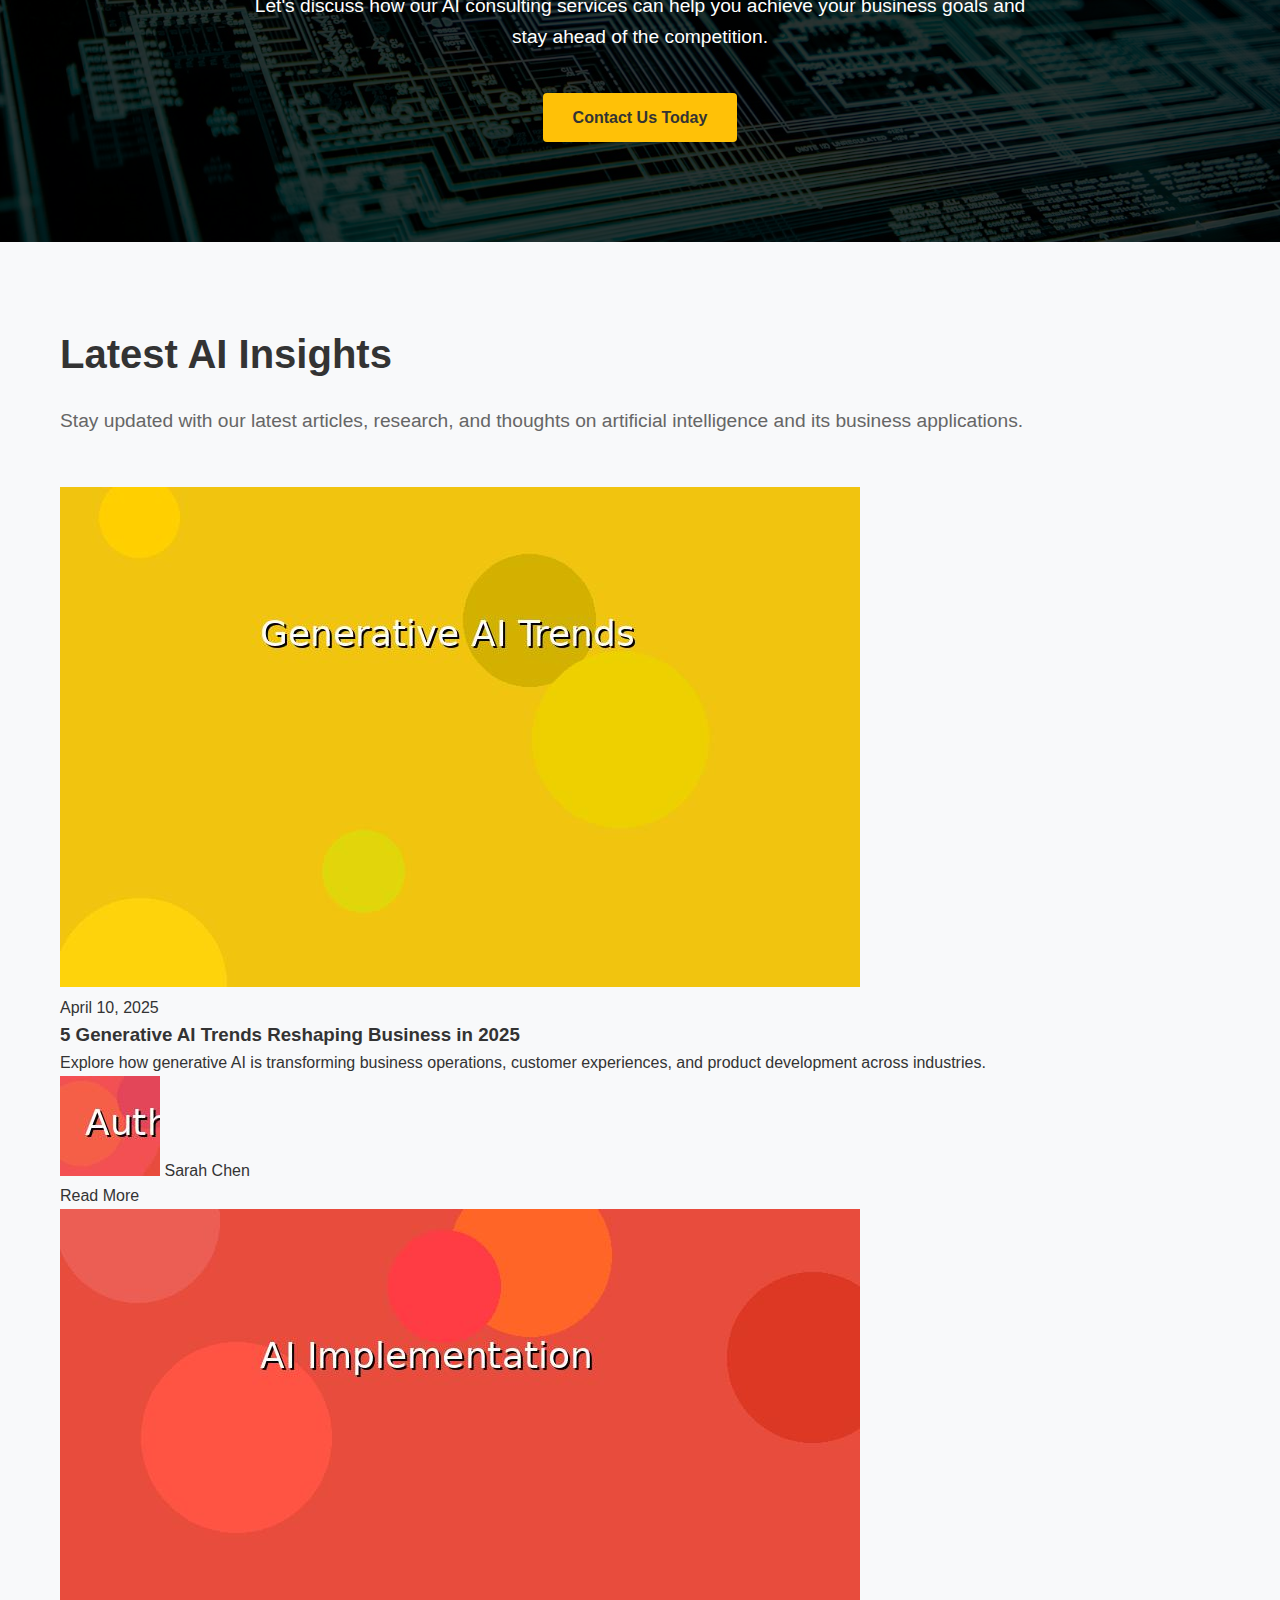
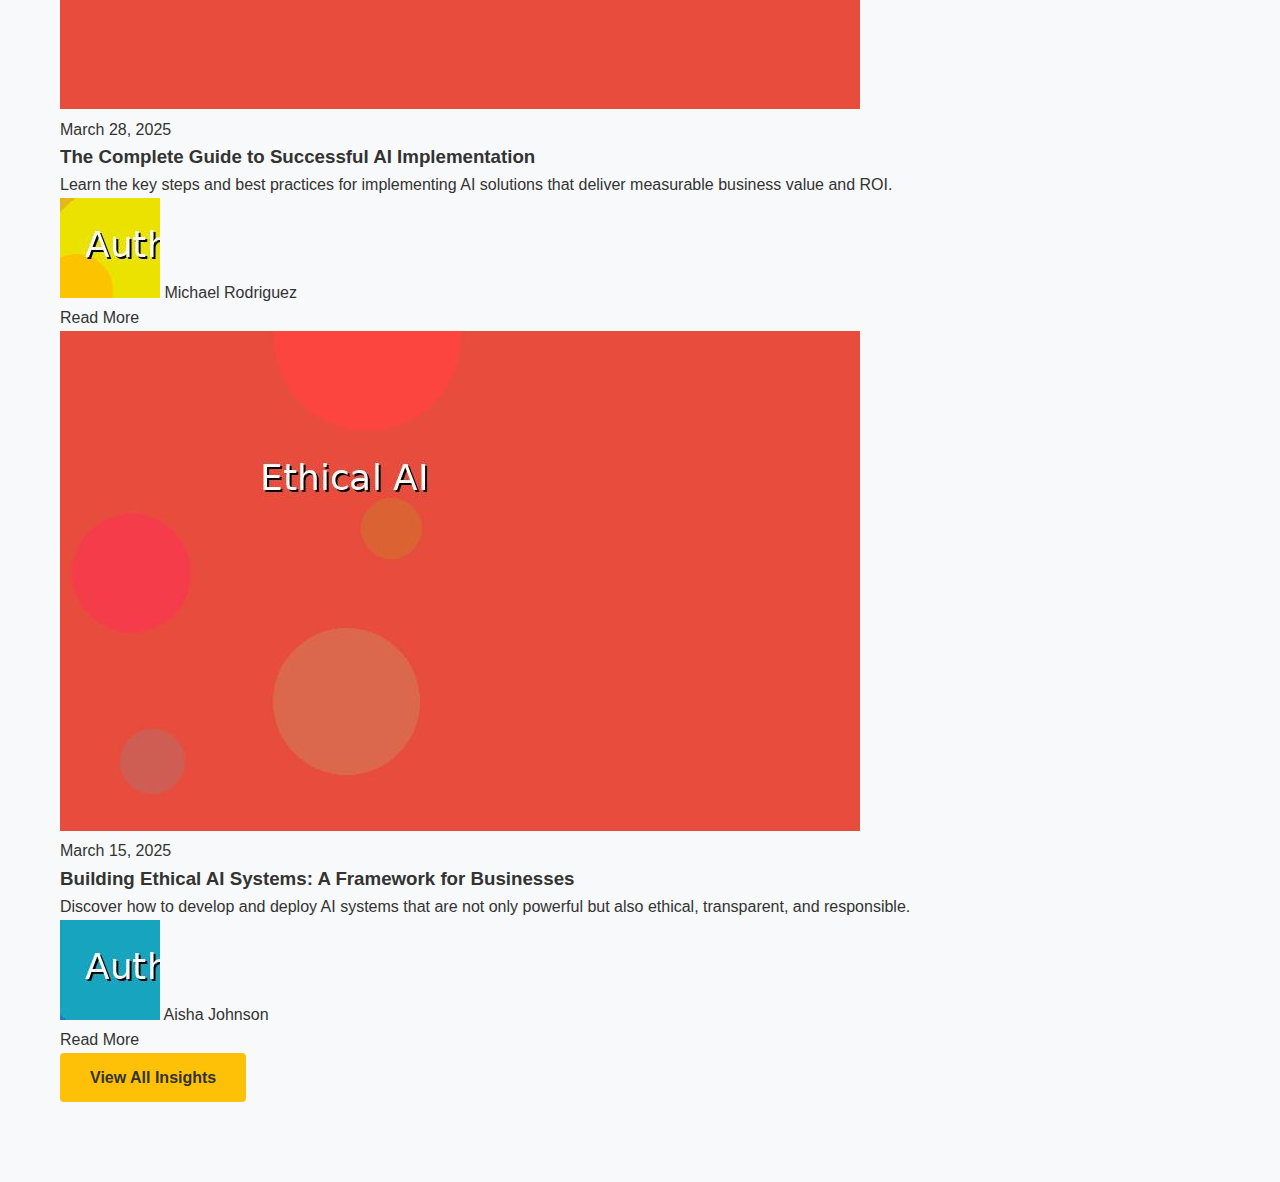
==== commit 3154c0fa: "Website 2.0 Complete redesign of the website and re structure of the folders and content" ====
--- a/index.html
+++ b/index.html
@@ -3,38 +3,75 @@
 <head>
     <meta charset="UTF-8">
     <meta name="viewport" content="width=device-width, initial-scale=1.0">
+    <meta name="description" content="JD IT & ENTERTAINMENT provides cutting-edge AI consulting services to help businesses transform operations, enhance decision-making, and drive innovation through artificial intelligence solutions.">
+    <meta name="keywords" content="AI consulting, artificial intelligence, machine learning, data analytics, business transformation, AI solutions, AI strategy">
     <title>JD IT & ENTERTAINMENT - Artificial Intelligence Consulting Services</title>
     <link rel="stylesheet" href="css/styles.css">
+    <link rel="stylesheet" href="css/multi-page.css">
     <!-- Font Awesome for Icons -->
     <link rel="stylesheet" href="https://cdnjs.cloudflare.com/ajax/libs/font-awesome/6.0.0/css/all.min.css">
+    <!-- Canonical link -->
+    <link rel="canonical" href="https://jditandevents.com/">
 </head>
 <body>
     <!-- Header -->
-    <header>
-        <div class="container header-container">
-            <a href="#" class="logo">JD<span>IT</span></a>
-            <nav>
-                <ul class="nav-menu">
-                    <li class="nav-item"><a href="#services">Services</a></li>
-                    <li class="nav-item"><a href="#benefits">Benefits</a></li>
-                    <li class="nav-item"><a href="#case-studies">Case Studies</a></li>
-                    <li class="nav-item"><a href="#contact">Contact</a></li>
-                </ul>
-                <div class="mobile-menu-btn">
-                    <div></div>
-                    <div></div>
-                    <div></div>
-                </div>
-            </nav>
-        </div>
-    </header>
+    <include src="/pages/header.html"></include>
 
     <!-- Hero Section -->
     <section class="hero">
         <div class="container">
             <h1 class="hero-title animate">Artificial Intelligence <span>Consulting Services</span></h1>
-            <p class="hero-subtitle animate delay-1">We help businesses leverage the power of AI to transform operations, enhance decision-making, and drive innovation.</p>
-            <a href="#contact" class="btn animate delay-2">Get Started</a>
+            <p class="hero-subtitle animate delay-1">We help businesses leverage the power of AI to transform operations, enhance decision-making, and drive innovation through cutting-edge artificial intelligence solutions.</p>
+            <div class="hero-buttons animate delay-2">
+                <a href="/pages/technologies.html" class="btn">Explore AI Technologies</a>
+                <a href="/pages/contact.html" class="btn btn-outline">Get Started</a>
+            </div>
+        </div>
+    </section>
+
+    <!-- AI Capabilities Section -->
+    <section id="capabilities" class="capabilities">
+        <div class="container">
+            <h2 class="section-title">Our AI Capabilities</h2>
+            <p class="section-subtitle">We specialize in implementing advanced AI technologies to solve complex business challenges and drive measurable results.</p>
+            
+            <div class="capabilities-grid">
+                <div class="capability-card">
+                    <div class="capability-icon">
+                        <i class="fas fa-brain"></i>
+                    </div>
+                    <h3 class="capability-title">Machine Learning</h3>
+                    <p class="capability-description">Our machine learning solutions enable systems to learn from data, identify patterns, and make decisions with minimal human intervention, driving efficiency and accuracy.</p>
+                    <a href="/pages/technologies.html#machine-learning" class="capability-link">Learn More <i class="fas fa-arrow-right"></i></a>
+                </div>
+                
+                <div class="capability-card">
+                    <div class="capability-icon">
+                        <i class="fas fa-comments"></i>
+                    </div>
+                    <h3 class="capability-title">Natural Language Processing</h3>
+                    <p class="capability-description">We implement NLP solutions that enable computers to understand, interpret, and generate human language, powering chatbots, sentiment analysis, and content generation.</p>
+                    <a href="/pages/technologies.html#nlp" class="capability-link">Learn More <i class="fas fa-arrow-right"></i></a>
+                </div>
+                
+                <div class="capability-card">
+                    <div class="capability-icon">
+                        <i class="fas fa-eye"></i>
+                    </div>
+                    <h3 class="capability-title">Computer Vision</h3>
+                    <p class="capability-description">Our computer vision systems analyze and interpret visual data from the world, enabling applications like image recognition, object detection, and automated quality control.</p>
+                    <a href="/pages/technologies.html#computer-vision" class="capability-link">Learn More <i class="fas fa-arrow-right"></i></a>
+                </div>
+                
+                <div class="capability-card">
+                    <div class="capability-icon">
+                        <i class="fas fa-robot"></i>
+                    </div>
+                    <h3 class="capability-title">Generative AI</h3>
+                    <p class="capability-description">We harness the power of generative AI to create new content, designs, and solutions that enhance creativity and productivity across various business functions.</p>
+                    <a href="/pages/technologies.html#generative-ai" class="capability-link">Learn More <i class="fas fa-arrow-right"></i></a>
+                </div>
+            </div>
         </div>
     </section>
 
@@ -51,6 +88,7 @@
                     </div>
                     <h3 class="service-title">Business Analysis</h3>
                     <p class="service-description">Our AI consultants analyze your infrastructure, data, and relevant industry trends to identify opportunities for transformative AI solutions that meet your unique needs.</p>
+                    <a href="/pages/services/business-analysis.html" class="service-link">Read More <i class="fas fa-arrow-right"></i></a>
                 </div>
                 
                 <div class="service-card">
@@ -59,6 +97,7 @@
                     </div>
                     <h3 class="service-title">AI Strategy Development</h3>
                     <p class="service-description">We assess your business environment and data to identify areas where AI can drive transformation, ensuring tailored solutions that satisfy your specific requirements.</p>
+                    <a href="/pages/services/ai-strategy.html" class="service-link">Read More <i class="fas fa-arrow-right"></i></a>
                 </div>
                 
                 <div class="service-card">
@@ -67,61 +106,12 @@
                     </div>
                     <h3 class="service-title">Data Qualification & Preparation</h3>
                     <p class="service-description">We perform comprehensive audits to ensure data quality at every stage, including thorough data collection and validation to fuel AI solutions for optimal performance.</p>
-                </div>
-                
-                <div class="service-card">
-                    <div class="service-icon">
-                        <i class="fas fa-cogs"></i>
-                    </div>
-                    <h3 class="service-title">AI Product Solutions</h3>
-                    <p class="service-description">Our AI consultancy experts deliver solutions that fully meet our customers' expectations, turning your vision into reality with excellence – from prototypes to implementation.</p>
-                </div>
-                
-                <div class="service-card">
-                    <div class="service-icon">
-                        <i class="fas fa-rocket"></i>
-                    </div>
-                    <h3 class="service-title">Integration & Deployment</h3>
-                    <p class="service-description">We specialize in seamlessly deploying AI solutions tailored to your business needs, handling every step from analysis to customization and support to ensure ultimate efficiency.</p>
-                </div>
-                
-                <div class="service-card">
-                    <div class="service-icon">
-                        <i class="fas fa-headset"></i>
-                    </div>
-                    <h3 class="service-title">Maintenance & Support</h3>
-                    <p class="service-description">Our dedicated team ensures that your AI solutions remain up-to-date and adaptable to changing requirements, providing you with confidence in their long-term effectiveness.</p>
-                </div>
-            </div>
-        </div>
-    </section>
-
-    <!-- Benefits Section -->
-    <section id="benefits" class="benefits">
-        <div class="container">
-            <h2 class="section-title">Benefits of Our AI Consulting</h2>
-            <p class="section-subtitle">We practice a comprehensive approach to Artificial Intelligence consulting, guaranteeing the success of your project.</p>
-            
-            <div class="benefits-grid">
-                <div class="benefit-card">
-                    <h3 class="benefit-title">Vast Experience & Expertise</h3>
-                    <p class="benefit-description">Our extensive expertise enables us to offer a wide range of AI consulting services tailored to diverse industries. With a deep understanding of domain-specific challenges and opportunities, we deliver customized solutions to drive innovation and growth.</p>
-                </div>
-                
-                <div class="benefit-card">
-                    <h3 class="benefit-title">Regulatory Compliance</h3>
-                    <p class="benefit-description">We rigorously adhere to international regulations like GDPR, HIPAA, and others when developing our Artificial Intelligence solutions. Our solutions comply with regulatory requirements while offering exceptional performance and supporting the highest level of privacy.</p>
-                </div>
-                
-                <div class="benefit-card">
-                    <h3 class="benefit-title">Responsible AI Development</h3>
-                    <p class="benefit-description">We create ethical and transparent AI solutions. Our focus on fairness, accountability, and privacy guarantees that the AI systems we build positively contribute to society without causing harm, ensuring that technology remains a force for good.</p>
-                </div>
-                
-                <div class="benefit-card">
-                    <h3 class="benefit-title">Data Integrity & Accessibility</h3>
-                    <p class="benefit-description">Our team will assess the quality and availability of your corporate data. If these datasets don't meet the standards required for your future AI solution, we will assist you in reorganizing and cleansing them to ensure reliability.</p>
-                </div>
+                    <a href="/pages/services/data-qualification.html" class="service-link">Read More <i class="fas fa-arrow-right"></i></a>
+                </div>
+            </div>
+            
+            <div class="services-cta">
+                <a href="/pages/services.html" class="btn">View All Services</a>
             </div>
         </div>
     </section>
@@ -134,31 +124,35 @@
             
             <div class="case-studies-grid">
                 <div class="case-study-card">
-                    <img src="images/case1.jpg" alt="Healthcare AI" class="case-study-img">
+                    <img src="images/case1.jpg" alt="Healthcare AI Predictive Analytics" class="case-study-img">
                     <div class="case-study-content">
                         <h3 class="case-study-title">Healthcare Predictive Analytics</h3>
                         <p class="case-study-description">Implemented an AI-driven predictive analytics system for a major healthcare provider, resulting in a 35% improvement in patient outcome predictions.</p>
-                        <a href="#" class="case-study-link">Read More</a>
+                        <a href="/pages/case-studies/healthcare-predictive-analytics.html" class="case-study-link">Read More</a>
                     </div>
                 </div>
                 
                 <div class="case-study-card">
-                    <img src="images/case2.jpg" alt="Retail AI" class="case-study-img">
+                    <img src="images/case2.jpg" alt="Retail Inventory Optimization with AI" class="case-study-img">
                     <div class="case-study-content">
                         <h3 class="case-study-title">Retail Inventory Optimization</h3>
                         <p class="case-study-description">Developed an AI solution for inventory management that reduced stockouts by 42% and decreased excess inventory costs by 28% for a national retail chain.</p>
-                        <a href="#" class="case-study-link">Read More</a>
+                        <a href="/pages/case-studies/retail-inventory-optimization.html" class="case-study-link">Read More</a>
                     </div>
                 </div>
                 
                 <div class="case-study-card">
-                    <img src="images/case3.jpg" alt="Financial AI" class="case-study-img">
+                    <img src="images/case3.jpg" alt="Financial Fraud Detection with AI" class="case-study-img">
                     <div class="case-study-content">
                         <h3 class="case-study-title">Financial Fraud Detection</h3>
                         <p class="case-study-description">Implemented an advanced AI fraud detection system for a financial institution that increased fraud detection by 67% while reducing false positives by 53%.</p>
-                        <a href="#" class="case-study-link">Read More</a>
-                    </div>
-                </div>
+                        <a href="/pages/case-studies/financial-fraud-detection.html" class="case-study-link">Read More</a>
+                    </div>
+                </div>
+            </div>
+            
+            <div class="case-studies-cta">
+                <a href="/pages/case-studies.html" class="btn">View All Case Studies</a>
             </div>
         </div>
     </section>
@@ -168,125 +162,77 @@
         <div class="container">
             <h2 class="cta-title">Ready to Transform Your Business with AI?</h2>
             <p class="cta-subtitle">Let's discuss how our AI consulting services can help you achieve your business goals and stay ahead of the competition.</p>
-            <a href="#contact" class="btn">Contact Us Today</a>
-        </div>
-    </section>
-
-    <!-- Contact Section -->
-    <section id="contact" class="contact">
-        <div class="container">
-            <h2 class="section-title">Get in Touch</h2>
-            <p class="section-subtitle">Have questions about our AI consulting services? Contact us today and our team will get back to you as soon as possible.</p>
-            
-            <div class="contact-container">
-                <div class="contact-info">
-                    <h3>Contact Information</h3>
-                    <div class="contact-details">
-                        <div class="contact-item">
-                            <div class="contact-icon">
-                                <i class="fas fa-map-marker-alt"></i>
+            <a href="/pages/contact.html" class="btn">Contact Us Today</a>
+        </div>
+    </section>
+
+    <!-- Latest Insights Section -->
+    <section id="insights" class="insights">
+        <div class="container">
+            <h2 class="section-title">Latest AI Insights</h2>
+            <p class="section-subtitle">Stay updated with our latest articles, research, and thoughts on artificial intelligence and its business applications.</p>
+            
+            <div class="blog-grid">
+                <div class="blog-card">
+                    <img src="images/blog/generative-ai-trends.jpg" alt="Generative AI Trends" class="blog-img">
+                    <div class="blog-content">
+                        <span class="blog-date">April 10, 2025</span>
+                        <h3 class="blog-title">5 Generative AI Trends Reshaping Business in 2025</h3>
+                        <p class="blog-excerpt">Explore how generative AI is transforming business operations, customer experiences, and product development across industries.</p>
+                        <div class="blog-footer">
+                            <div class="blog-author">
+                                <img src="images/team/author1.jpg" alt="Author" class="blog-author-img">
+                                <span class="blog-author-name">Sarah Chen</span>
                             </div>
-                            <p>Dubai, UAE</p>
+                            <a href="/pages/blog/generative-ai-trends.html" class="blog-link">Read More</a>
                         </div>
-                        <div class="contact-item">
-                            <div class="contact-icon">
-                                <i class="fas fa-phone"></i>
+                    </div>
+                </div>
+                
+                <div class="blog-card">
+                    <img src="images/blog/ai-implementation.jpg" alt="AI Implementation" class="blog-img">
+                    <div class="blog-content">
+                        <span class="blog-date">March 28, 2025</span>
+                        <h3 class="blog-title">The Complete Guide to Successful AI Implementation</h3>
+                        <p class="blog-excerpt">Learn the key steps and best practices for implementing AI solutions that deliver measurable business value and ROI.</p>
+                        <div class="blog-footer">
+                            <div class="blog-author">
+                                <img src="images/team/author2.jpg" alt="Author" class="blog-author-img">
+                                <span class="blog-author-name">Michael Rodriguez</span>
                             </div>
-                            <p>+971 55 748 4889</p>
+                            <a href="/pages/blog/ai-implementation-guide.html" class="blog-link">Read More</a>
                         </div>
-                        <div class="contact-item">
-                            <div class="contact-icon">
-                                <i class="fas fa-envelope"></i>
+                    </div>
+                </div>
+                
+                <div class="blog-card">
+                    <img src="images/blog/ethical-ai.jpg" alt="Ethical AI" class="blog-img">
+                    <div class="blog-content">
+                        <span class="blog-date">March 15, 2025</span>
+                        <h3 class="blog-title">Building Ethical AI Systems: A Framework for Businesses</h3>
+                        <p class="blog-excerpt">Discover how to develop and deploy AI systems that are not only powerful but also ethical, transparent, and responsible.</p>
+                        <div class="blog-footer">
+                            <div class="blog-author">
+                                <img src="images/team/author3.jpg" alt="Author" class="blog-author-img">
+                                <span class="blog-author-name">Aisha Johnson</span>
                             </div>
-                            <p>it@jditandevents.com</p>
+                            <a href="/pages/blog/ethical-ai-framework.html" class="blog-link">Read More</a>
                         </div>
                     </div>
                 </div>
-                
-                <div class="contact-form">
-                    <form name="contactForm" id="contactForm"
-                          method="POST"
-                          data-netlify="true"
-                          data-netlify-recaptcha="true">
-                        <div class="form-group">
-                            <label for="name">Name</label>
-                            <input type="text" id="name" name="name" required>
-                        </div>
-                        <div class="form-group">
-                            <label for="email">Email</label>
-                            <input type="email" id="email" name="email" required>
-                        </div>
-                        <div class="form-group">
-                            <label for="subject">Subject</label>
-                            <input type="text" id="subject" name="subject" required>
-                        </div>
-                        <div class="form-group">
-                            <label for="message">Message</label>
-                            <textarea id="message" name="message" required></textarea>
-                        </div>
-                        <div data-netlify-recaptcha="true"></div>
-                        <input type="hidden" name="form-name" value="contactForm" />
-                        <button type="submit" class="btn">Send Message</button>
-                    </form>
-                </div>
+            </div>
+            
+            <div class="insights-cta">
+                <a href="/pages/blog.html" class="btn">View All Insights</a>
             </div>
         </div>
     </section>
 
     <!-- Footer -->
-    <footer>
-        <div class="container">
-            <div class="footer-container">
-                <div class="footer-about">
-                    <div class="footer-logo">JD<span>IT</span></div>
-                    <p class="footer-description">We help businesses leverage the power of AI to transform operations, enhance decision-making, and drive innovation.</p>
-                    <div class="footer-social">
-                        <a href="#"><i class="fab fa-facebook-f"></i></a>
-                        <a href="#"><i class="fab fa-twitter"></i></a>
-                        <a href="#"><i class="fab fa-linkedin-in"></i></a>
-                        <a href="#"><i class="fab fa-instagram"></i></a>
-                    </div>
-                </div>
-                
-                <div class="footer-links">
-                    <h3 class="footer-title">Quick Links</h3>
-                    <ul>
-                        <li><a href="#services">Services</a></li>
-                        <li><a href="#benefits">Benefits</a></li>
-                        <li><a href="#case-studies">Case Studies</a></li>
-                        <li><a href="#contact">Contact</a></li>
-                    </ul>
-                </div>
-                
-                <div class="footer-links">
-                    <h3 class="footer-title">Services</h3>
-                    <ul>
-                        <li><a href="#">Business Analysis</a></li>
-                        <li><a href="#">AI Strategy Development</a></li>
-                        <li><a href="#">Data Qualification</a></li>
-                        <li><a href="#">AI Product Solutions</a></li>
-                        <li><a href="#">Integration & Deployment</a></li>
-                    </ul>
-                </div>
-                
-                <div class="footer-links">
-                    <h3 class="footer-title">Resources</h3>
-                    <ul>
-                        <li><a href="#">Blog</a></li>
-                        <li><a href="#">Whitepapers</a></li>
-                        <li><a href="#">Case Studies</a></li>
-                        <li><a href="#">FAQ</a></li>
-                    </ul>
-                </div>
-            </div>
-            
-            <div class="footer-bottom">
-                <p>&copy; 2025 JD IT & ENTERTAINMENT. All Rights Reserved.</p>
-            </div>
-        </div>
-    </footer>
+    <include src="/pages/footer.html"></include>
 
     <!-- JavaScript -->
+    <script src="js/include-html.js"></script>
     <script src="js/main.js"></script>
 </body>
 </html>
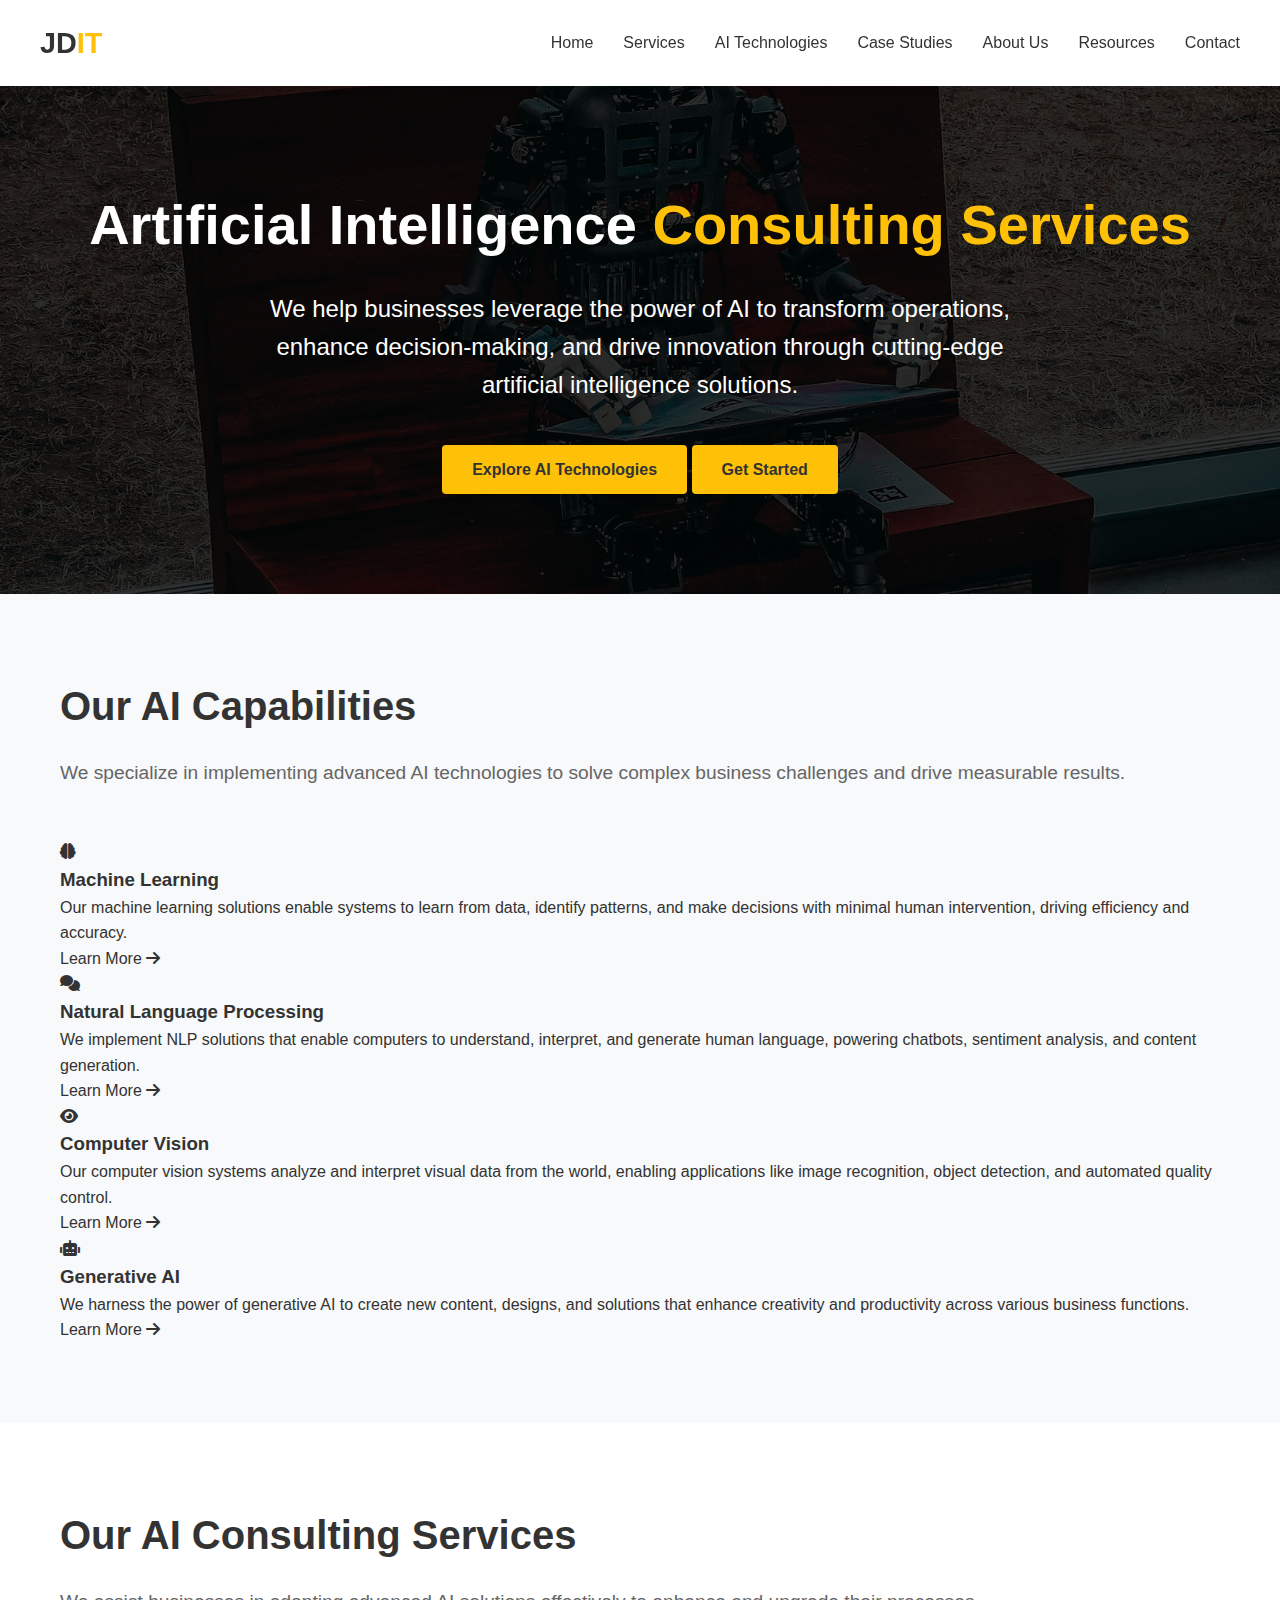
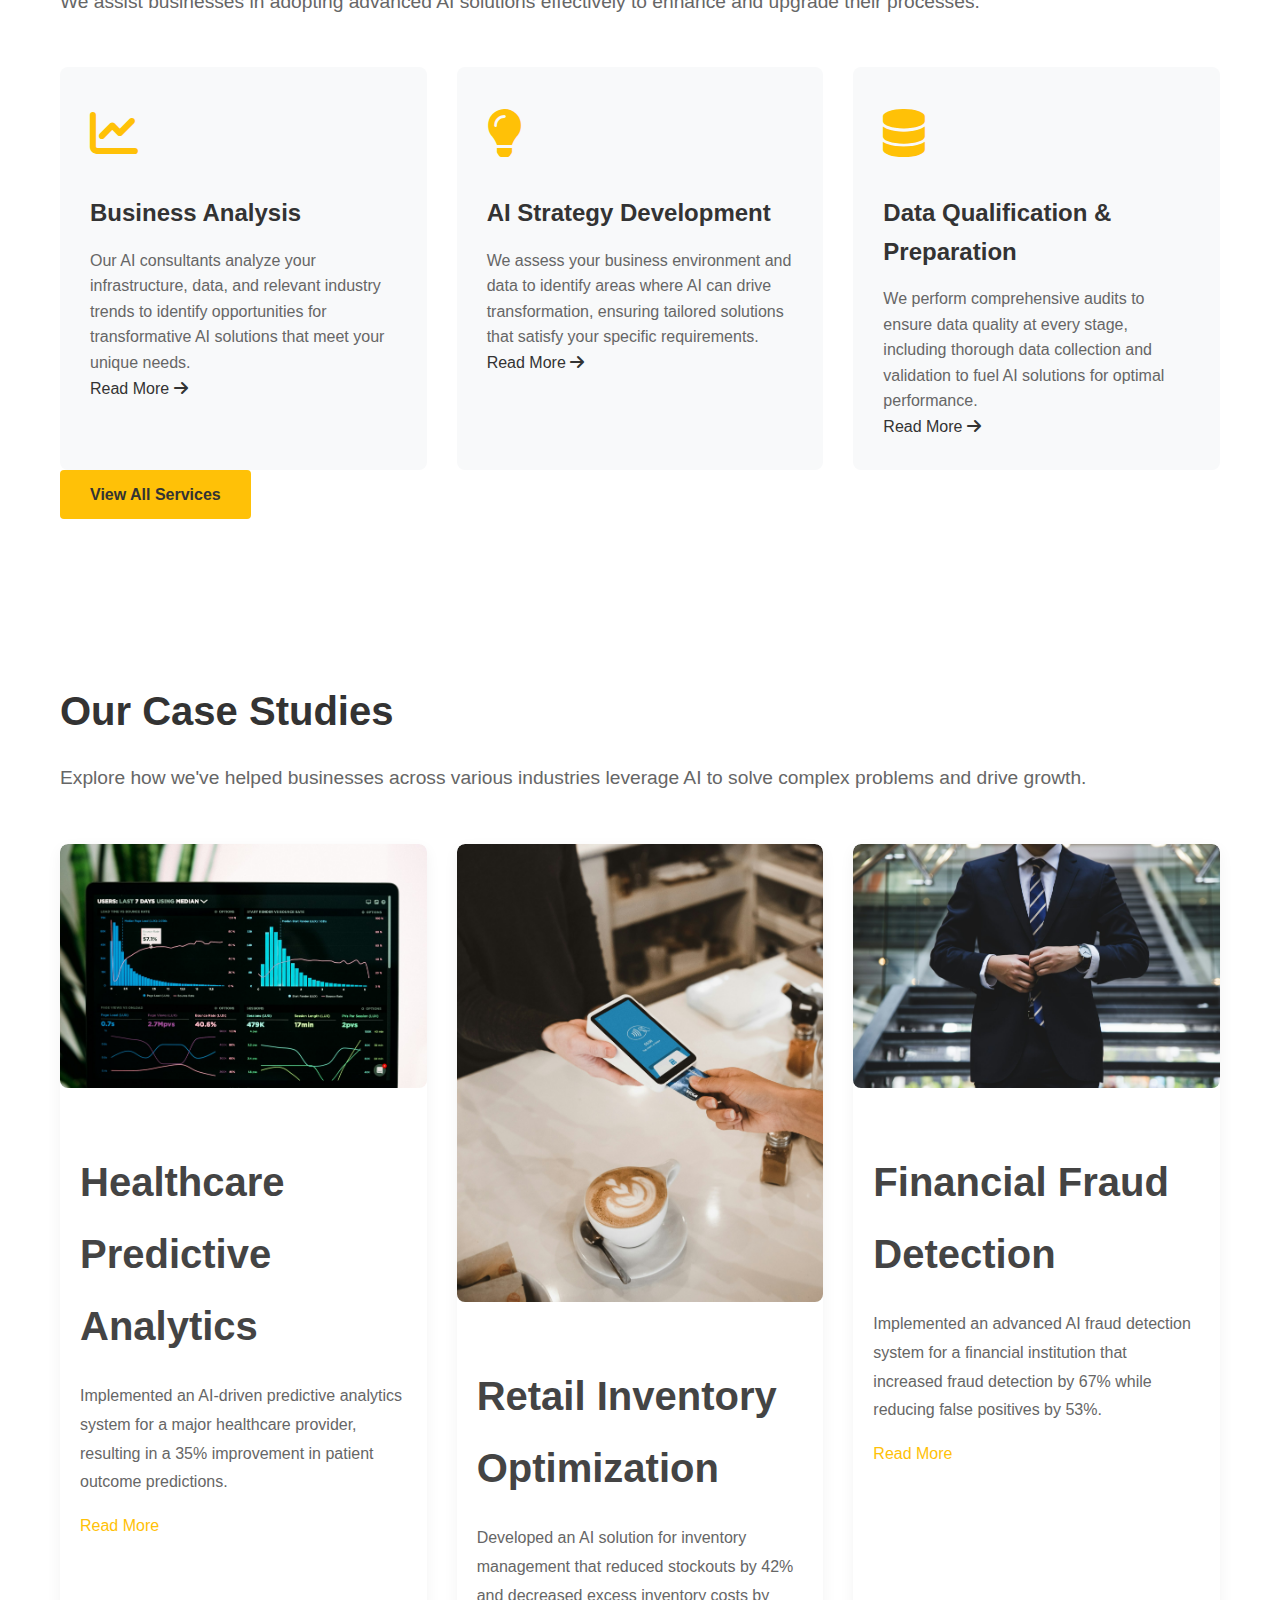
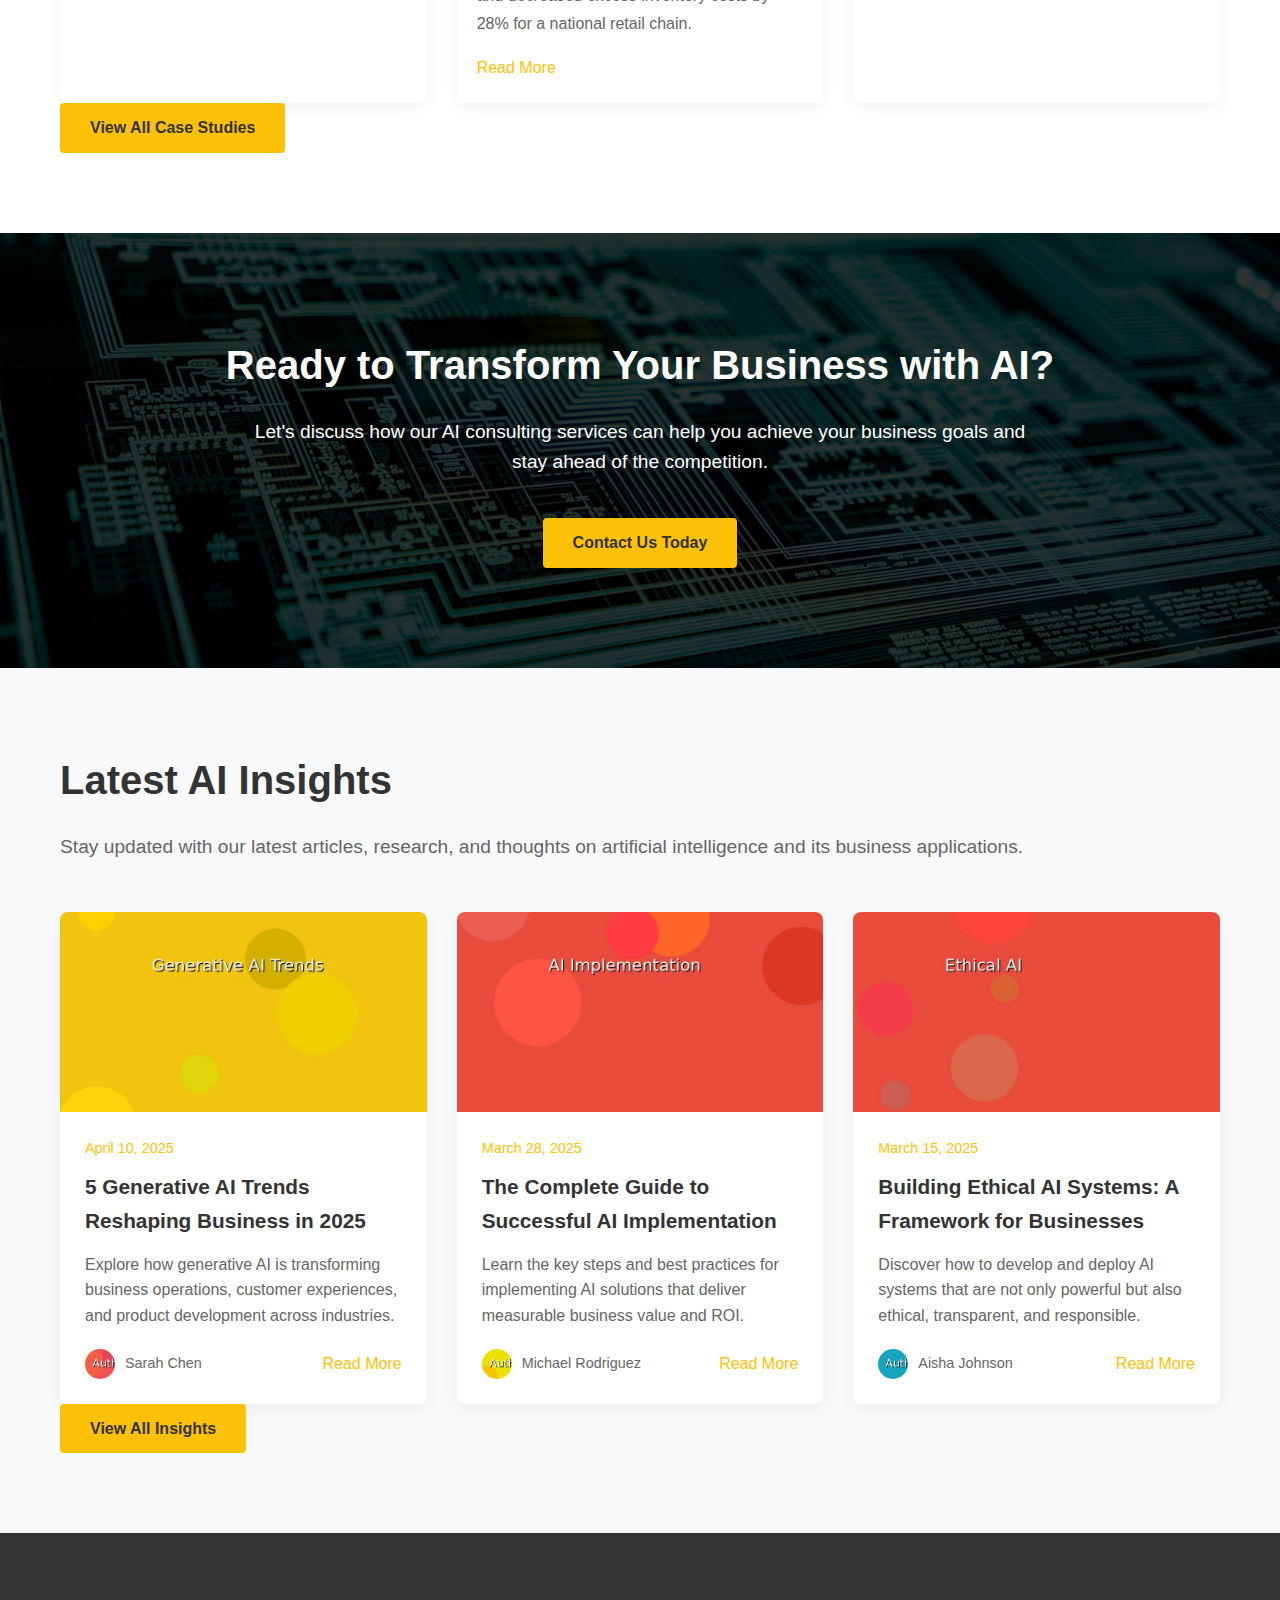
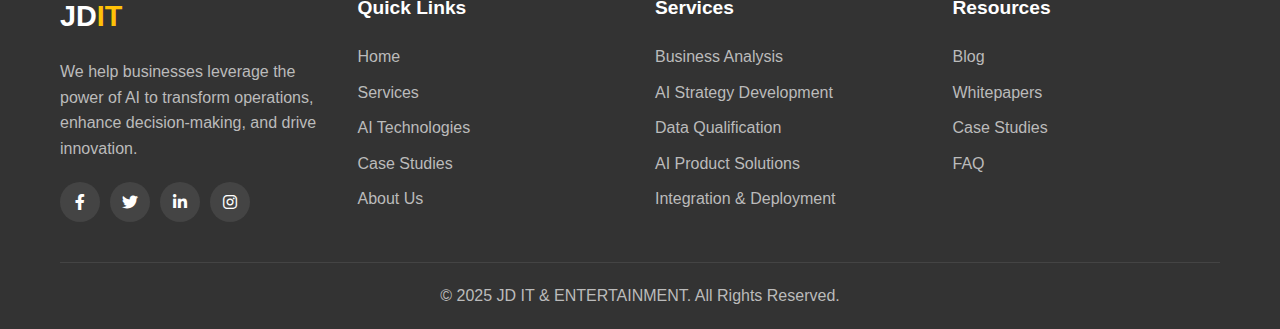
==== commit e705b252: "Fix path references in all HTML files" ====
--- a/index.html
+++ b/index.html
@@ -6,16 +6,60 @@
     <meta name="description" content="JD IT & ENTERTAINMENT provides cutting-edge AI consulting services to help businesses transform operations, enhance decision-making, and drive innovation through artificial intelligence solutions.">
     <meta name="keywords" content="AI consulting, artificial intelligence, machine learning, data analytics, business transformation, AI solutions, AI strategy">
     <title>JD IT & ENTERTAINMENT - Artificial Intelligence Consulting Services</title>
-    <link rel="stylesheet" href="css/styles.css">
-    <link rel="stylesheet" href="css/multi-page.css">
+    <link rel="stylesheet" href="styles.css">
+    <link rel="stylesheet" href="multi-page.css">
     <!-- Font Awesome for Icons -->
     <link rel="stylesheet" href="https://cdnjs.cloudflare.com/ajax/libs/font-awesome/6.0.0/css/all.min.css">
     <!-- Canonical link -->
     <link rel="canonical" href="https://jditandevents.com/">
+    <!-- Fix for component inclusion -->
+    <script>
+    document.addEventListener('DOMContentLoaded', function() {
+        // Fix component inclusion
+        const includes = document.getElementsByTagName('include');
+        const includeHTML = function(callback) {
+            let counter = includes.length;
+            
+            const processInclude = function(include) {
+                const src = include.getAttribute('src');
+                if (!src) {
+                    counter--;
+                    if (counter === 0 && callback) callback();
+                    return;
+                }
+                
+                fetch(src)
+                    .then(response => {
+                        if (response.ok) return response.text();
+                        throw new Error(`Failed to load ${src}: ${response.status} ${response.statusText}`);
+                    })
+                    .then(html => {
+                        const template = document.createElement('template');
+                        template.innerHTML = html;
+                        include.parentNode.replaceChild(template.content, include);
+                        counter--;
+                        if (counter === 0 && callback) callback();
+                    })
+                    .catch(error => {
+                        console.error(error);
+                        include.innerHTML = `<p>Error loading component: ${error.message}</p>`;
+                        counter--;
+                        if (counter === 0 && callback) callback();
+                    });
+            };
+            
+            if (includes.length === 0 && callback) callback();
+            
+            Array.from(includes).forEach(processInclude);
+        };
+        
+        includeHTML();
+    });
+    </script>
 </head>
 <body>
     <!-- Header -->
-    <include src="/pages/header.html"></include>
+    <include src="header.html"></include>
 
     <!-- Hero Section -->
     <section class="hero">
@@ -23,8 +67,8 @@
             <h1 class="hero-title animate">Artificial Intelligence <span>Consulting Services</span></h1>
             <p class="hero-subtitle animate delay-1">We help businesses leverage the power of AI to transform operations, enhance decision-making, and drive innovation through cutting-edge artificial intelligence solutions.</p>
             <div class="hero-buttons animate delay-2">
-                <a href="/pages/technologies.html" class="btn">Explore AI Technologies</a>
-                <a href="/pages/contact.html" class="btn btn-outline">Get Started</a>
+                <a href="technologies.html" class="btn">Explore AI Technologies</a>
+                <a href="contact.html" class="btn btn-outline">Get Started</a>
             </div>
         </div>
     </section>
@@ -42,7 +86,7 @@
                     </div>
                     <h3 class="capability-title">Machine Learning</h3>
                     <p class="capability-description">Our machine learning solutions enable systems to learn from data, identify patterns, and make decisions with minimal human intervention, driving efficiency and accuracy.</p>
-                    <a href="/pages/technologies.html#machine-learning" class="capability-link">Learn More <i class="fas fa-arrow-right"></i></a>
+                    <a href="technologies.html#machine-learning" class="capability-link">Learn More <i class="fas fa-arrow-right"></i></a>
                 </div>
                 
                 <div class="capability-card">
@@ -51,7 +95,7 @@
                     </div>
                     <h3 class="capability-title">Natural Language Processing</h3>
                     <p class="capability-description">We implement NLP solutions that enable computers to understand, interpret, and generate human language, powering chatbots, sentiment analysis, and content generation.</p>
-                    <a href="/pages/technologies.html#nlp" class="capability-link">Learn More <i class="fas fa-arrow-right"></i></a>
+                    <a href="technologies.html#nlp" class="capability-link">Learn More <i class="fas fa-arrow-right"></i></a>
                 </div>
                 
                 <div class="capability-card">
@@ -60,7 +104,7 @@
                     </div>
                     <h3 class="capability-title">Computer Vision</h3>
                     <p class="capability-description">Our computer vision systems analyze and interpret visual data from the world, enabling applications like image recognition, object detection, and automated quality control.</p>
-                    <a href="/pages/technologies.html#computer-vision" class="capability-link">Learn More <i class="fas fa-arrow-right"></i></a>
+                    <a href="technologies.html#computer-vision" class="capability-link">Learn More <i class="fas fa-arrow-right"></i></a>
                 </div>
                 
                 <div class="capability-card">
@@ -69,7 +113,7 @@
                     </div>
                     <h3 class="capability-title">Generative AI</h3>
                     <p class="capability-description">We harness the power of generative AI to create new content, designs, and solutions that enhance creativity and productivity across various business functions.</p>
-                    <a href="/pages/technologies.html#generative-ai" class="capability-link">Learn More <i class="fas fa-arrow-right"></i></a>
+                    <a href="technologies.html#generative-ai" class="capability-link">Learn More <i class="fas fa-arrow-right"></i></a>
                 </div>
             </div>
         </div>
@@ -88,7 +132,7 @@
                     </div>
                     <h3 class="service-title">Business Analysis</h3>
                     <p class="service-description">Our AI consultants analyze your infrastructure, data, and relevant industry trends to identify opportunities for transformative AI solutions that meet your unique needs.</p>
-                    <a href="/pages/services/business-analysis.html" class="service-link">Read More <i class="fas fa-arrow-right"></i></a>
+                    <a href="services.html#business-analysis" class="service-link">Read More <i class="fas fa-arrow-right"></i></a>
                 </div>
                 
                 <div class="service-card">
@@ -97,7 +141,7 @@
                     </div>
                     <h3 class="service-title">AI Strategy Development</h3>
                     <p class="service-description">We assess your business environment and data to identify areas where AI can drive transformation, ensuring tailored solutions that satisfy your specific requirements.</p>
-                    <a href="/pages/services/ai-strategy.html" class="service-link">Read More <i class="fas fa-arrow-right"></i></a>
+                    <a href="services.html#ai-strategy" class="service-link">Read More <i class="fas fa-arrow-right"></i></a>
                 </div>
                 
                 <div class="service-card">
@@ -106,12 +150,12 @@
                     </div>
                     <h3 class="service-title">Data Qualification & Preparation</h3>
                     <p class="service-description">We perform comprehensive audits to ensure data quality at every stage, including thorough data collection and validation to fuel AI solutions for optimal performance.</p>
-                    <a href="/pages/services/data-qualification.html" class="service-link">Read More <i class="fas fa-arrow-right"></i></a>
+                    <a href="services.html#data-qualification" class="service-link">Read More <i class="fas fa-arrow-right"></i></a>
                 </div>
             </div>
             
             <div class="services-cta">
-                <a href="/pages/services.html" class="btn">View All Services</a>
+                <a href="services.html" class="btn">View All Services</a>
             </div>
         </div>
     </section>
@@ -128,7 +172,7 @@
                     <div class="case-study-content">
                         <h3 class="case-study-title">Healthcare Predictive Analytics</h3>
                         <p class="case-study-description">Implemented an AI-driven predictive analytics system for a major healthcare provider, resulting in a 35% improvement in patient outcome predictions.</p>
-                        <a href="/pages/case-studies/healthcare-predictive-analytics.html" class="case-study-link">Read More</a>
+                        <a href="case-studies.html#healthcare" class="case-study-link">Read More</a>
                     </div>
                 </div>
                 
@@ -137,7 +181,7 @@
                     <div class="case-study-content">
                         <h3 class="case-study-title">Retail Inventory Optimization</h3>
                         <p class="case-study-description">Developed an AI solution for inventory management that reduced stockouts by 42% and decreased excess inventory costs by 28% for a national retail chain.</p>
-                        <a href="/pages/case-studies/retail-inventory-optimization.html" class="case-study-link">Read More</a>
+                        <a href="case-studies.html#retail" class="case-study-link">Read More</a>
                     </div>
                 </div>
                 
@@ -146,13 +190,13 @@
                     <div class="case-study-content">
                         <h3 class="case-study-title">Financial Fraud Detection</h3>
                         <p class="case-study-description">Implemented an advanced AI fraud detection system for a financial institution that increased fraud detection by 67% while reducing false positives by 53%.</p>
-                        <a href="/pages/case-studies/financial-fraud-detection.html" class="case-study-link">Read More</a>
+                        <a href="case-studies.html#finance" class="case-study-link">Read More</a>
                     </div>
                 </div>
             </div>
             
             <div class="case-studies-cta">
-                <a href="/pages/case-studies.html" class="btn">View All Case Studies</a>
+                <a href="case-studies.html" class="btn">View All Case Studies</a>
             </div>
         </div>
     </section>
@@ -162,7 +206,7 @@
         <div class="container">
             <h2 class="cta-title">Ready to Transform Your Business with AI?</h2>
             <p class="cta-subtitle">Let's discuss how our AI consulting services can help you achieve your business goals and stay ahead of the competition.</p>
-            <a href="/pages/contact.html" class="btn">Contact Us Today</a>
+            <a href="contact.html" class="btn">Contact Us Today</a>
         </div>
     </section>
 
@@ -184,7 +228,7 @@
                                 <img src="images/team/author1.jpg" alt="Author" class="blog-author-img">
                                 <span class="blog-author-name">Sarah Chen</span>
                             </div>
-                            <a href="/pages/blog/generative-ai-trends.html" class="blog-link">Read More</a>
+                            <a href="blog.html#generative-ai-trends" class="blog-link">Read More</a>
                         </div>
                     </div>
                 </div>
@@ -200,7 +244,7 @@
                                 <img src="images/team/author2.jpg" alt="Author" class="blog-author-img">
                                 <span class="blog-author-name">Michael Rodriguez</span>
                             </div>
-                            <a href="/pages/blog/ai-implementation-guide.html" class="blog-link">Read More</a>
+                            <a href="blog.html#ai-implementation" class="blog-link">Read More</a>
                         </div>
                     </div>
                 </div>
@@ -216,23 +260,22 @@
                                 <img src="images/team/author3.jpg" alt="Author" class="blog-author-img">
                                 <span class="blog-author-name">Aisha Johnson</span>
                             </div>
-                            <a href="/pages/blog/ethical-ai-framework.html" class="blog-link">Read More</a>
+                            <a href="blog.html#ethical-ai" class="blog-link">Read More</a>
                         </div>
                     </div>
                 </div>
             </div>
             
             <div class="insights-cta">
-                <a href="/pages/blog.html" class="btn">View All Insights</a>
+                <a href="blog.html" class="btn">View All Insights</a>
             </div>
         </div>
     </section>
 
     <!-- Footer -->
-    <include src="/pages/footer.html"></include>
+    <include src="footer.html"></include>
 
     <!-- JavaScript -->
-    <script src="js/include-html.js"></script>
-    <script src="js/main.js"></script>
+    <script src="main.js"></script>
 </body>
 </html>
--- a/styles.css
+++ b/styles.css
@@ -0,0 +1,535 @@
+/* Reset and Base Styles */
+* {
+    margin: 0;
+    padding: 0;
+    box-sizing: border-box;
+    font-family: 'Segoe UI', Tahoma, Geneva, Verdana, sans-serif;
+}
+
+body {
+    background-color: #f8f9fa;
+    color: #333;
+    line-height: 1.6;
+}
+
+a {
+    text-decoration: none;
+    color: inherit;
+}
+
+ul {
+    list-style: none;
+}
+
+.container {
+    width: 100%;
+    max-width: 1200px;
+    margin: 0 auto;
+    padding: 0 20px;
+}
+
+.btn {
+    display: inline-block;
+    padding: 12px 30px;
+    background-color: #ffc107;
+    color: #333;
+    border: none;
+    border-radius: 4px;
+    font-weight: 600;
+    cursor: pointer;
+    transition: all 0.3s ease;
+}
+
+.btn:hover {
+    background-color: #e0a800;
+    transform: translateY(-2px);
+}
+
+section {
+    padding: 80px 0;
+}
+
+.section-title {
+    font-size: 2.5rem;
+    margin-bottom: 20px;
+    font-weight: 700;
+}
+
+.section-subtitle {
+    font-size: 1.2rem;
+    margin-bottom: 50px;
+    color: #666;
+}
+
+/* Header Styles */
+header {
+    background-color: #fff;
+    box-shadow: 0 2px 10px rgba(0, 0, 0, 0.1);
+    position: fixed;
+    width: 100%;
+    top: 0;
+    z-index: 1000;
+}
+
+.header-container {
+    display: flex;
+    justify-content: space-between;
+    align-items: center;
+    padding: 20px 0;
+}
+
+.logo {
+    font-size: 1.8rem;
+    font-weight: 700;
+    color: #333;
+}
+
+.logo span {
+    color: #ffc107;
+}
+
+.nav-menu {
+    display: flex;
+}
+
+.nav-item {
+    margin-left: 30px;
+    font-weight: 500;
+}
+
+.nav-item a {
+    position: relative;
+}
+
+.nav-item a:after {
+    content: '';
+    position: absolute;
+    width: 0;
+    height: 2px;
+    background: #ffc107;
+    left: 0;
+    bottom: -5px;
+    transition: width 0.3s;
+}
+
+.nav-item a:hover:after {
+    width: 100%;
+}
+
+.mobile-menu-btn {
+    display: none;
+    cursor: pointer;
+}
+
+.mobile-menu-btn div {
+    width: 25px;
+    height: 3px;
+    background-color: #333;
+    margin: 5px 0;
+    transition: all 0.3s ease;
+}
+
+/* Hero Section */
+.hero {
+    background: linear-gradient(rgba(0, 0, 0, 0.8), rgba(0, 0, 0, 0.8)), url('../images/hero-bg.jpg');
+    background-size: cover;
+    background-position: center;
+    color: #fff;
+    padding: 180px 0 100px;
+    text-align: center;
+}
+
+.hero-title {
+    font-size: 3.5rem;
+    margin-bottom: 20px;
+    font-weight: 700;
+}
+
+.hero-title span {
+    color: #ffc107;
+}
+
+.hero-subtitle {
+    font-size: 1.5rem;
+    margin-bottom: 40px;
+    max-width: 800px;
+    margin-left: auto;
+    margin-right: auto;
+}
+
+/* Services Section */
+.services {
+    background-color: #fff;
+}
+
+.services-grid {
+    display: grid;
+    grid-template-columns: repeat(auto-fit, minmax(300px, 1fr));
+    gap: 30px;
+    margin-top: 50px;
+}
+
+.service-card {
+    background-color: #f8f9fa;
+    border-radius: 8px;
+    padding: 30px;
+    transition: all 0.3s ease;
+    height: 100%;
+}
+
+.service-card:hover {
+    transform: translateY(-10px);
+    box-shadow: 0 10px 30px rgba(0, 0, 0, 0.1);
+}
+
+.service-icon {
+    font-size: 3rem;
+    color: #ffc107;
+    margin-bottom: 20px;
+}
+
+.service-title {
+    font-size: 1.5rem;
+    margin-bottom: 15px;
+    font-weight: 600;
+}
+
+.service-description {
+    color: #666;
+}
+
+/* Benefits Section */
+.benefits {
+    background-color: #f8f9fa;
+}
+
+.benefits-grid {
+    display: grid;
+    grid-template-columns: repeat(auto-fit, minmax(300px, 1fr));
+    gap: 30px;
+}
+
+.benefit-card {
+    background-color: #fff;
+    border-radius: 8px;
+    padding: 30px;
+    box-shadow: 0 5px 15px rgba(0, 0, 0, 0.05);
+    transition: all 0.3s ease;
+    height: 100%;
+}
+
+.benefit-card:hover {
+    transform: translateY(-5px);
+    box-shadow: 0 10px 30px rgba(0, 0, 0, 0.1);
+}
+
+.benefit-title {
+    font-size: 1.5rem;
+    margin-bottom: 15px;
+    font-weight: 600;
+    color: #333;
+}
+
+.benefit-description {
+    color: #666;
+}
+
+/* Case Studies Section */
+.case-studies {
+    background-color: #fff;
+}
+
+.case-studies-grid {
+    display: grid;
+    grid-template-columns: repeat(auto-fit, minmax(300px, 1fr));
+    gap: 30px;
+}
+
+.case-study-card {
+    border-radius: 8px;
+    overflow: hidden;
+    box-shadow: 0 5px 15px rgba(0, 0, 0, 0.05);
+    transition: all 0.3s ease;
+}
+
+.case-study-card:hover {
+    transform: translateY(-5px);
+    box-shadow: 0 10px 30px rgba(0, 0, 0, 0.1);
+}
+
+.case-study-img {
+    width: 100%;
+    height: 200px;
+    object-fit: cover;
+}
+
+.case-study-content {
+    padding: 20px;
+}
+
+.case-study-title {
+    font-size: 1.3rem;
+    margin-bottom: 10px;
+    font-weight: 600;
+}
+
+.case-study-description {
+    color: #666;
+    margin-bottom: 15px;
+}
+
+.case-study-link {
+    color: #ffc107;
+    font-weight: 500;
+    display: inline-block;
+}
+
+.case-study-link:hover {
+    text-decoration: underline;
+}
+
+/* CTA Section */
+.cta {
+    background: linear-gradient(rgba(0, 0, 0, 0.8), rgba(0, 0, 0, 0.8)), url('../images/cta-bg.jpg');
+    background-size: cover;
+    background-position: center;
+    color: #fff;
+    text-align: center;
+    padding: 100px 0;
+}
+
+.cta-title {
+    font-size: 2.5rem;
+    margin-bottom: 20px;
+    font-weight: 700;
+}
+
+.cta-subtitle {
+    font-size: 1.2rem;
+    margin-bottom: 40px;
+    max-width: 800px;
+    margin-left: auto;
+    margin-right: auto;
+}
+
+/* Contact Section */
+.contact {
+    background-color: #f8f9fa;
+}
+
+.contact-container {
+    display: grid;
+    grid-template-columns: repeat(auto-fit, minmax(300px, 1fr));
+    gap: 50px;
+}
+
+.contact-info h3 {
+    font-size: 1.5rem;
+    margin-bottom: 20px;
+}
+
+.contact-details {
+    margin-bottom: 30px;
+}
+
+.contact-item {
+    display: flex;
+    align-items: center;
+    margin-bottom: 15px;
+}
+
+.contact-icon {
+    margin-right: 15px;
+    font-size: 1.2rem;
+    color: #ffc107;
+}
+
+.contact-form .form-group {
+    margin-bottom: 20px;
+}
+
+.contact-form label {
+    display: block;
+    margin-bottom: 5px;
+    font-weight: 500;
+}
+
+.contact-form input,
+.contact-form textarea {
+    width: 100%;
+    padding: 12px;
+    border: 1px solid #ddd;
+    border-radius: 4px;
+    font-size: 1rem;
+}
+
+.contact-form textarea {
+    height: 150px;
+    resize: vertical;
+}
+
+/* Footer */
+footer {
+    background-color: #333;
+    color: #fff;
+    padding: 60px 0 20px;
+}
+
+.footer-container {
+    display: grid;
+    grid-template-columns: repeat(auto-fit, minmax(200px, 1fr));
+    gap: 30px;
+    margin-bottom: 40px;
+}
+
+.footer-logo {
+    font-size: 1.8rem;
+    font-weight: 700;
+    margin-bottom: 20px;
+}
+
+.footer-logo span {
+    color: #ffc107;
+}
+
+.footer-description {
+    color: #bbb;
+    margin-bottom: 20px;
+}
+
+.footer-social {
+    display: flex;
+}
+
+.footer-social a {
+    display: flex;
+    align-items: center;
+    justify-content: center;
+    width: 40px;
+    height: 40px;
+    background-color: #444;
+    border-radius: 50%;
+    margin-right: 10px;
+    transition: all 0.3s ease;
+}
+
+.footer-social a:hover {
+    background-color: #ffc107;
+    color: #333;
+}
+
+.footer-title {
+    font-size: 1.2rem;
+    font-weight: 600;
+    margin-bottom: 20px;
+}
+
+.footer-links li {
+    margin-bottom: 10px;
+}
+
+.footer-links a {
+    color: #bbb;
+    transition: all 0.3s ease;
+}
+
+.footer-links a:hover {
+    color: #ffc107;
+    padding-left: 5px;
+}
+
+.footer-bottom {
+    text-align: center;
+    padding-top: 20px;
+    border-top: 1px solid #444;
+    color: #bbb;
+}
+
+/* Responsive Styles */
+@media screen and (max-width: 768px) {
+    .header-container {
+        padding: 15px 0;
+    }
+
+    .nav-menu {
+        position: fixed;
+        top: 70px;
+        right: -100%;
+        background-color: #fff;
+        width: 80%;
+        height: calc(100vh - 70px);
+        flex-direction: column;
+        align-items: center;
+        padding-top: 50px;
+        transition: all 0.5s ease;
+        box-shadow: -5px 0 15px rgba(0, 0, 0, 0.1);
+    }
+
+    .nav-menu.active {
+        right: 0;
+    }
+
+    .nav-item {
+        margin: 0 0 30px 0;
+    }
+
+    .mobile-menu-btn {
+        display: block;
+    }
+
+    .mobile-menu-btn.active div:nth-child(1) {
+        transform: rotate(-45deg) translate(-5px, 6px);
+    }
+
+    .mobile-menu-btn.active div:nth-child(2) {
+        opacity: 0;
+    }
+
+    .mobile-menu-btn.active div:nth-child(3) {
+        transform: rotate(45deg) translate(-5px, -6px);
+    }
+
+    .hero-title {
+        font-size: 2.5rem;
+    }
+
+    .hero-subtitle {
+        font-size: 1.2rem;
+    }
+
+    .section-title {
+        font-size: 2rem;
+    }
+
+    .cta-title {
+        font-size: 2rem;
+    }
+}
+
+/* Animation Styles */
+@keyframes fadeIn {
+    from {
+        opacity: 0;
+        transform: translateY(20px);
+    }
+    to {
+        opacity: 1;
+        transform: translateY(0);
+    }
+}
+
+.animate {
+    animation: fadeIn 0.8s ease forwards;
+}
+
+.delay-1 {
+    animation-delay: 0.2s;
+}
+
+.delay-2 {
+    animation-delay: 0.4s;
+}
+
+.delay-3 {
+    animation-delay: 0.6s;
+}
--- a/multi-page.css
+++ b/multi-page.css
@@ -0,0 +1,531 @@
+/* Additional styles for multi-page structure */
+
+/* Page Header */
+.page-header {
+    background: linear-gradient(rgba(0, 0, 0, 0.8), rgba(0, 0, 0, 0.8)), url('../images/hero-bg.jpg');
+    background-size: cover;
+    background-position: center;
+    color: #fff;
+    padding: 150px 0 80px;
+    text-align: center;
+}
+
+.page-title {
+    font-size: 3rem;
+    margin-bottom: 20px;
+    font-weight: 700;
+}
+
+.page-subtitle {
+    font-size: 1.3rem;
+    margin-bottom: 0;
+    max-width: 800px;
+    margin-left: auto;
+    margin-right: auto;
+}
+
+/* Breadcrumbs */
+.breadcrumbs {
+    background-color: #f8f9fa;
+    padding: 15px 0;
+    border-bottom: 1px solid #eee;
+}
+
+.breadcrumbs-container {
+    display: flex;
+    align-items: center;
+}
+
+.breadcrumbs-list {
+    display: flex;
+    align-items: center;
+    list-style: none;
+    margin: 0;
+    padding: 0;
+}
+
+.breadcrumbs-item {
+    font-size: 0.9rem;
+    color: #666;
+}
+
+.breadcrumbs-item:not(:last-child)::after {
+    content: '/';
+    margin: 0 10px;
+    color: #ccc;
+}
+
+.breadcrumbs-item a {
+    color: #333;
+    transition: color 0.3s ease;
+}
+
+.breadcrumbs-item a:hover {
+    color: #ffc107;
+}
+
+.breadcrumbs-item.active {
+    color: #ffc107;
+}
+
+/* Technology Cards */
+.tech-card {
+    background-color: #fff;
+    border-radius: 8px;
+    overflow: hidden;
+    box-shadow: 0 5px 15px rgba(0, 0, 0, 0.05);
+    transition: all 0.3s ease;
+    height: 100%;
+    display: flex;
+    flex-direction: column;
+}
+
+.tech-card:hover {
+    transform: translateY(-5px);
+    box-shadow: 0 10px 30px rgba(0, 0, 0, 0.1);
+}
+
+.tech-card-img {
+    width: 100%;
+    height: 200px;
+    object-fit: cover;
+}
+
+.tech-card-content {
+    padding: 25px;
+    flex-grow: 1;
+    display: flex;
+    flex-direction: column;
+}
+
+.tech-card-title {
+    font-size: 1.5rem;
+    margin-bottom: 15px;
+    font-weight: 600;
+}
+
+.tech-card-description {
+    color: #666;
+    margin-bottom: 20px;
+    flex-grow: 1;
+}
+
+.tech-card-footer {
+    margin-top: auto;
+    display: flex;
+    justify-content: space-between;
+    align-items: center;
+}
+
+.tech-card-link {
+    color: #ffc107;
+    font-weight: 500;
+}
+
+.tech-card-link:hover {
+    text-decoration: underline;
+}
+
+/* Team Member Cards */
+.team-grid {
+    display: grid;
+    grid-template-columns: repeat(auto-fill, minmax(250px, 1fr));
+    gap: 30px;
+}
+
+.team-card {
+    background-color: #fff;
+    border-radius: 8px;
+    overflow: hidden;
+    box-shadow: 0 5px 15px rgba(0, 0, 0, 0.05);
+    transition: all 0.3s ease;
+}
+
+.team-card:hover {
+    transform: translateY(-5px);
+    box-shadow: 0 10px 30px rgba(0, 0, 0, 0.1);
+}
+
+.team-img {
+    width: 100%;
+    height: 250px;
+    object-fit: cover;
+}
+
+.team-content {
+    padding: 20px;
+    text-align: center;
+}
+
+.team-name {
+    font-size: 1.3rem;
+    margin-bottom: 5px;
+    font-weight: 600;
+}
+
+.team-position {
+    color: #ffc107;
+    font-weight: 500;
+    margin-bottom: 15px;
+}
+
+.team-bio {
+    color: #666;
+    margin-bottom: 15px;
+    font-size: 0.95rem;
+}
+
+.team-social {
+    display: flex;
+    justify-content: center;
+}
+
+.team-social a {
+    display: flex;
+    align-items: center;
+    justify-content: center;
+    width: 35px;
+    height: 35px;
+    background-color: #f8f9fa;
+    border-radius: 50%;
+    margin: 0 5px;
+    color: #333;
+    transition: all 0.3s ease;
+}
+
+.team-social a:hover {
+    background-color: #ffc107;
+    color: #fff;
+}
+
+/* Blog/Resources Styles */
+.blog-grid {
+    display: grid;
+    grid-template-columns: repeat(auto-fill, minmax(300px, 1fr));
+    gap: 30px;
+}
+
+.blog-card {
+    background-color: #fff;
+    border-radius: 8px;
+    overflow: hidden;
+    box-shadow: 0 5px 15px rgba(0, 0, 0, 0.05);
+    transition: all 0.3s ease;
+    height: 100%;
+    display: flex;
+    flex-direction: column;
+}
+
+.blog-card:hover {
+    transform: translateY(-5px);
+    box-shadow: 0 10px 30px rgba(0, 0, 0, 0.1);
+}
+
+.blog-img {
+    width: 100%;
+    height: 200px;
+    object-fit: cover;
+}
+
+.blog-content {
+    padding: 25px;
+    flex-grow: 1;
+    display: flex;
+    flex-direction: column;
+}
+
+.blog-date {
+    color: #ffc107;
+    font-size: 0.9rem;
+    margin-bottom: 10px;
+}
+
+.blog-title {
+    font-size: 1.3rem;
+    margin-bottom: 15px;
+    font-weight: 600;
+}
+
+.blog-excerpt {
+    color: #666;
+    margin-bottom: 20px;
+    flex-grow: 1;
+}
+
+.blog-footer {
+    margin-top: auto;
+    display: flex;
+    justify-content: space-between;
+    align-items: center;
+}
+
+.blog-author {
+    display: flex;
+    align-items: center;
+}
+
+.blog-author-img {
+    width: 30px;
+    height: 30px;
+    border-radius: 50%;
+    margin-right: 10px;
+}
+
+.blog-author-name {
+    font-size: 0.9rem;
+    color: #666;
+}
+
+.blog-link {
+    color: #ffc107;
+    font-weight: 500;
+}
+
+.blog-link:hover {
+    text-decoration: underline;
+}
+
+/* Single Blog Post */
+.blog-post {
+    background-color: #fff;
+    border-radius: 8px;
+    padding: 30px;
+    box-shadow: 0 5px 15px rgba(0, 0, 0, 0.05);
+}
+
+.blog-post-header {
+    margin-bottom: 30px;
+}
+
+.blog-post-meta {
+    display: flex;
+    align-items: center;
+    margin-bottom: 20px;
+}
+
+.blog-post-date {
+    color: #ffc107;
+    margin-right: 20px;
+}
+
+.blog-post-author {
+    display: flex;
+    align-items: center;
+}
+
+.blog-post-title {
+    font-size: 2.5rem;
+    margin-bottom: 20px;
+    font-weight: 700;
+}
+
+.blog-post-img {
+    width: 100%;
+    height: auto;
+    border-radius: 8px;
+    margin-bottom: 30px;
+}
+
+.blog-post-content {
+    color: #444;
+    line-height: 1.8;
+}
+
+.blog-post-content p {
+    margin-bottom: 20px;
+}
+
+.blog-post-content h2 {
+    font-size: 1.8rem;
+    margin: 40px 0 20px;
+    font-weight: 600;
+}
+
+.blog-post-content h3 {
+    font-size: 1.5rem;
+    margin: 30px 0 15px;
+    font-weight: 600;
+}
+
+.blog-post-content ul, .blog-post-content ol {
+    margin-bottom: 20px;
+    padding-left: 20px;
+}
+
+.blog-post-content li {
+    margin-bottom: 10px;
+}
+
+.blog-post-content blockquote {
+    border-left: 4px solid #ffc107;
+    padding-left: 20px;
+    font-style: italic;
+    margin: 30px 0;
+}
+
+/* Case Study Detail Page */
+.case-study-detail {
+    background-color: #fff;
+    border-radius: 8px;
+    padding: 30px;
+    box-shadow: 0 5px 15px rgba(0, 0, 0, 0.05);
+}
+
+.case-study-header {
+    margin-bottom: 30px;
+}
+
+.case-study-title {
+    font-size: 2.5rem;
+    margin-bottom: 20px;
+    font-weight: 700;
+}
+
+.case-study-subtitle {
+    font-size: 1.2rem;
+    color: #666;
+    margin-bottom: 30px;
+}
+
+.case-study-img {
+    width: 100%;
+    height: auto;
+    border-radius: 8px;
+    margin-bottom: 30px;
+}
+
+.case-study-section {
+    margin-bottom: 40px;
+}
+
+.case-study-section-title {
+    font-size: 1.8rem;
+    margin-bottom: 20px;
+    font-weight: 600;
+    color: #333;
+}
+
+.case-study-content {
+    color: #444;
+    line-height: 1.8;
+}
+
+.case-study-stats {
+    display: grid;
+    grid-template-columns: repeat(auto-fit, minmax(200px, 1fr));
+    gap: 20px;
+    margin: 30px 0;
+}
+
+.case-study-stat {
+    background-color: #f8f9fa;
+    border-radius: 8px;
+    padding: 20px;
+    text-align: center;
+}
+
+.case-study-stat-value {
+    font-size: 2.5rem;
+    font-weight: 700;
+    color: #ffc107;
+    margin-bottom: 10px;
+}
+
+.case-study-stat-label {
+    color: #666;
+    font-weight: 500;
+}
+
+.case-study-quote {
+    background-color: #f8f9fa;
+    border-left: 4px solid #ffc107;
+    padding: 20px;
+    margin: 30px 0;
+    font-style: italic;
+}
+
+.case-study-quote-text {
+    font-size: 1.2rem;
+    margin-bottom: 10px;
+}
+
+.case-study-quote-author {
+    font-weight: 600;
+    color: #333;
+}
+
+/* FAQ Styles */
+.faq-container {
+    max-width: 800px;
+    margin: 0 auto;
+}
+
+.faq-item {
+    background-color: #fff;
+    border-radius: 8px;
+    margin-bottom: 20px;
+    box-shadow: 0 5px 15px rgba(0, 0, 0, 0.05);
+    overflow: hidden;
+}
+
+.faq-question {
+    padding: 20px;
+    cursor: pointer;
+    display: flex;
+    justify-content: space-between;
+    align-items: center;
+    font-weight: 600;
+    color: #333;
+}
+
+.faq-question:hover {
+    background-color: #f8f9fa;
+}
+
+.faq-question i {
+    transition: transform 0.3s ease;
+}
+
+.faq-question.active i {
+    transform: rotate(180deg);
+}
+
+.faq-answer {
+    padding: 0 20px;
+    max-height: 0;
+    overflow: hidden;
+    transition: max-height 0.3s ease, padding 0.3s ease;
+}
+
+.faq-answer.active {
+    padding: 0 20px 20px;
+    max-height: 1000px;
+}
+
+.faq-answer p {
+    color: #666;
+    line-height: 1.6;
+}
+
+/* Responsive adjustments for multi-page structure */
+@media screen and (max-width: 768px) {
+    .page-title {
+        font-size: 2.2rem;
+    }
+    
+    .page-subtitle {
+        font-size: 1.1rem;
+    }
+    
+    .blog-post-title {
+        font-size: 2rem;
+    }
+    
+    .case-study-title {
+        font-size: 2rem;
+    }
+    
+    .case-study-stats {
+        grid-template-columns: repeat(auto-fit, minmax(150px, 1fr));
+    }
+}
